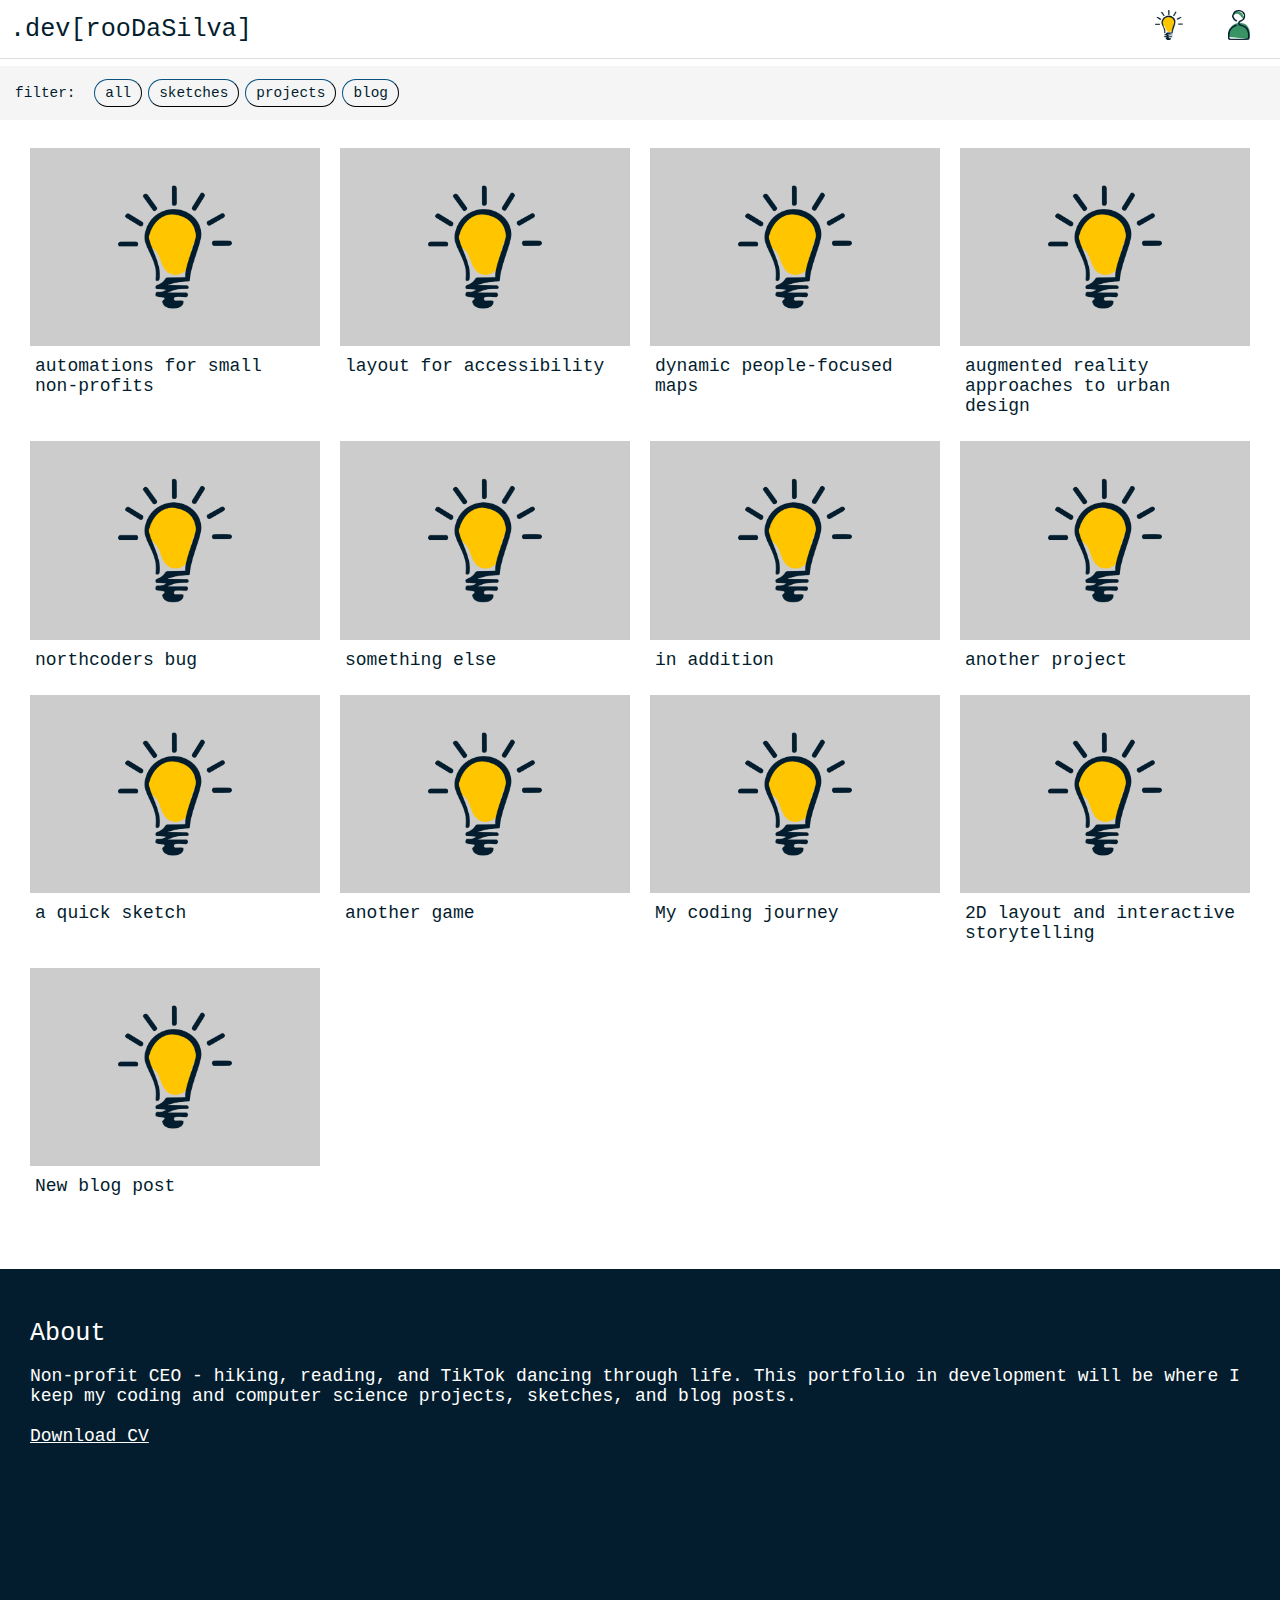
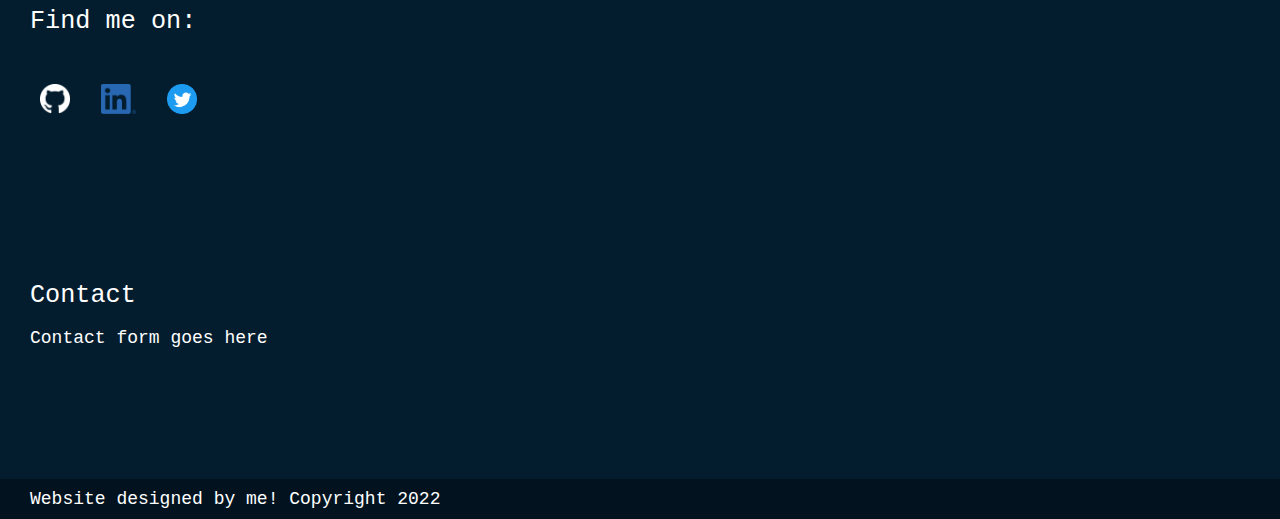
==== index.html @ 731620de "update portfolio website" ====
<!DOCTYPE html>
<html lang="en">
  <head>
    <meta charset="UTF-8" />
    <meta name="viewport" content="width=device-width, initial-scale=1.0" />
    <title>Menu</title>
    <!-- font-awesome -->
    <link
      rel="stylesheet"
      href="https://cdnjs.cloudflare.com/ajax/libs/font-awesome/5.14.0/css/all.min.css" 
    />
    <!-- styles -->
    <link rel="stylesheet" href="styles.css" />
  </head>
  <body>

    <!-- main header -->
    <header class="mainHeader" id="mainHeader">
      <nav id="topNav">
        <div class="navContainer">
          <a href="#home" id="title">.dev[rooDaSilva]</a>
        </div>
        <div class="navContainer">
          <a href="#topOfPage">
            <img class="icon" id="portfolioIcon" src="./images/ideas-icon-320px.png" alt="portfolio-icon"></img>
          </a>
          <a href="#footer">
            <img class="icon" id="personIcon" src="./images/person-icon-320px-green.png" alt="person-icon"></img>
          </a>
        </div>
      </nav>
      <!-- horizontal divider -->
      <hr />
    </header>

    <!-- filter section -->
    <section class="filterSection" id="filterSection">
      <span>filter:</span>
      <span class="filterContainer">
        <!-- <a type="button" class="filter-btn" data-id="all">all</button> -->
      </span>
    </section>


    <!-- to allow scrolling to top of page....! -->
    <div id="topOfPage"></div>

    <!-- main page content (shifts on sidenav) -->
    <main id="main">
      <!-- main section populated with content -->
      <div class="row">
        <section class="mainSection">
        </section>
      </div>
    </main>

    <!-- footer with about and contact -->
    <footer class="footer" id="footer">

      <!-- about section -->
      <section class="footer-content" id="aboutSection">
        <h1>About</h1>
        <p>Non-profit CEO - hiking, reading, and TikTok dancing through life. This portfolio in development will be where I keep my coding and computer science projects, sketches, and blog posts.</p>
        <br>
        <a href="#">Download CV</a>
      </section>

      <!-- socials section -->
      <section class="footer-content" id="socialsSection">
        <h1>Find me on:</h1>
        <div id="socialsContainer">
          <a href="https://github.com/Roothebear">
            <img class="icon" id="gitHubIcon" src="./images/GitHub-Mark-Light-32px.png" alt="github-icon"></img>
          </a>
          <a href="https://www.linkedin.com/in/roodasilva/">
            <img class="icon" id="linkedInIcon" src="./images/LI-In-Bug.png" alt="linked-in-icon"></img>
          </a>
          <a href="https://github.com/Roothebear">
            <img class="icon" id="twitterIcon" src="./images/Twitter social icons - circle - blue.png" alt="twitter-icon"></img>
          </a>
        </div> 
      </section>

      <!-- contact section -->
      <section class="footer-content" id="contactSection">
        <h1>Contact</h1>
        <form>Contact form goes here</form>
      </section>
    </footer>

    <!-- below footer info -->
    <section class="footer-content" id="bottomSection">
      <p>Website designed by me! Copyright 2022</p>
    </section>


    <!-- javascript -->
    <script src="app.js"></script>

  </body>
</html>


<div class="lightbox" id="content">
  <div class="w60p h400 scroll">
    <h2>Your Content Goes Here!</h2>
    <p>Lorem ipsum dolor sit amet, consectetur adipiscing elit. Praesent quis felis suscipit tellus euismod varius
      quis ut nibh. Curabitur in ante nunc, vitae venenatis dui.
      Phasellus egestas ipsum in ipsum suscipit volutpat. Etiam eu nibh eros. Sed dolor ligula, tincidunt vitae
      elementum vitae, pharetra vitae eros.
      Cras risus lectus, aliquam vitae condimentum id, feugiat eu nisi. Cras eu sem erat, eget ultrices enim.
      Suspendisse feugiat fringilla massa at convallis.
      Quisque tincidunt, diam quis facilisis volutpat, purus orci rutrum leo, id dapibus tellus ante vel mauris.
      Quisque posuere, tortor in laoreet hendrerit, ipsum sem molestie nunc, et ultrices erat nulla sed dui. Donec
      sit amet mi sapien.
      Maecenas fermentum nulla eu ligula dictum id elementum nisi commodo. Cum sociis natoque penatibus et magnis
      dis parturient montes, nascetur ridiculus mus. In ac massa quam.
      Suspendisse nibh nibh, condimentum a porttitor a, placerat in lorem. Sed sit amet elit eget magna
      condimentum posuere volutpat a neque.</p>
    <p>Sed dignissim viverra neque, sit amet lobortis elit luctus ac. Proin placerat varius quam eu molestie.
      Pellentesque vel ante quis metus auctor convallis. Duis mattis risus ac tortor luctus in semper sem
      fringilla. Vestibulum consectetur iaculis risus vel rutrum.
      Nam scelerisque gravida felis quis egestas. Mauris vehicula nisl quis felis bibendum nec placerat neque
      dictum. Donec erat tortor, venenatis id consequat ut, dictum nec enim.
      Ut ultrices eros vel diam pulvinar aliquam. Phasellus non nisi vitae ligula imperdiet dapibus eleifend sed
      neque. Morbi gravida dignissim turpis eu auctor.
      Morbi pellentesque urna vitae nunc dictum elementum. Aliquam erat volutpat. Aenean urna nibh, pretium ut
      accumsan ut, luctus eget nibh.
      Nulla sollicitudin fermentum turpis eget rutrum. Integer dignissim dui turpis. Morbi metus libero, suscipit
      blandit dignissim aliquam, sodales non mi.
      Proin id augue odio, sit amet gravida mauris.</p>
    <p>Proin a dignissim orci. Nam nec urna nisi, in blandit lorem. Nulla cursus ornare rhoncus.
      Nunc lectus orci, tristique et aliquet sed, venenatis et felis. Nullam sodales orci at est pharetra nec
      aliquam risus scelerisque. Nullam varius, nisi ut sagittis scelerisque, nulla mauris tempus magna, quis
      pellentesque sem erat a diam.
      Cras lectus est, dictum ut consequat ut, adipiscing sit amet sapien. Curabitur tincidunt varius gravida.
      Quisque augue sem, commodo sed molestie venenatis, cursus vehicula lorem.
      Praesent scelerisque, tortor a euismod malesuada, ipsum ligula semper odio, ultricies molestie sapien metus
      condimentum felis. Vivamus hendrerit gravida interdum. Fusce at purus eu orci laoreet lobortis.
      Aliquam cursus mi at tellus fringilla dictum. Sed nec libero dolor. Integer nec neque at mi malesuada
      tincidunt.</p>
  </div>
  <p class="close"><a href="#" title="Close This Content Lightbox"><span><img class="icon" id="twitterIcon" src="./images/close-icon.png"></img></span></a></p>
</div>
---- styles.css ----
/* GLOBAL */

html {
  scroll-behavior: smooth
}
@import url("https://fonts.googleapis.com/css?family=Open+Sans|Roboto:400,700&display=swap");
* {
  padding: 0px;
  margin: 0px;
  box-sizing: border-box;
  font-family:'Courier New', Courier, monospace;
  font-size: 18px;
  color: #031d2e;
}
p {
  font-size: 1rem;
  /* display: -webkit-box;
  -webkit-box-orient: vertical;
  -webkit-line-clamp: 1; */
}
h1 {
  font-size: 1.4rem;
  font-weight: normal;
  margin-bottom: 1rem;
}
/* horizontal dividers */
hr { 
    /* display: block; */
    height: 1px;
    border: 0 none;
    background-color: rgb(222, 222, 222);
    overflow: hidden;
    margin-bottom : 0em;
}

/* TOP OF PAGE SPACE HOLDER */

#topOfPage {
  height: 100px;
}

/* MAIN HEADER */
.mainHeader {
  overflow: hidden;
  position: fixed;
  z-index: 1;
  top: 0;
  width: 100%;
  background-color: #fff;
}
.mainHeader a {
  color: rgb(3, 29, 46);
  text-align: center;
  padding-right: 10px;
  text-decoration: none;
  font-size: 1.4rem;
}
#topNav {
  display: flex; 
  padding: 10px;
  align-items: center;
  justify-content: space-between;
}

.icon {
  height: 30px;
  margin-left: 10px; 
  margin-right: 10px;
}
.icon:hover, .icon:active {
  transform: scale(1.1) rotate(5deg);
}

/* FILTER SECTION */
.filterSection {
  margin: 0px;
  padding: 10px;
  background-color: rgb(245, 245, 245);
}
.filterSection span {
  margin-left: 5px;
  font-size: 0.8rem;
}
.filter-btn {
  padding: 5px;
  padding-left: 10px;
  padding-right: 10px;
  margin: 3px;
  font-size: 0.8rem;
  color: rgb(3, 29, 46);
  background-color: rgba(255, 255, 255, 0);
  border-width: 1px;
  border-color: rgb(3, 29, 46);
  text-align: center;
  border-radius: 40px;
  transition: 0.3s;
}
.filter-btn:hover {
  color: rgb(255, 255, 255);
  background-color: rgb(10, 124, 94);
}
#filterSection{
  position: fixed;
  top: 66px;
  width: 100%;
  display: block;
  transition: top 0.5s;
}


/* MAIN SECTIONS */

section {
  padding: 30px;
}
#main {
  transition: margin-top .3s;
  padding: 0px;
  padding-bottom: 50px;
  margin-top: 0px;
}


/* PORTFOLIO GRID ITEMS */
.menuItem {
  float: left;
  width: 25%;
  padding: 10px;
}
.itemInfo {
  background-color: ;
  padding: 0px;
  border: 0px;
}
.menuImage {
  width: 100%;
  margin-bottom: 0px;
}
.menuItemTitle {
  padding: 5px;
  color: #031d2e;
}

/* row and column decoration */
.row {
  margin: 0px -18px;
  padding: 8px;
}
.row > .menu-item {
  padding: 6px;
}
.row:after {
  content: "";
  display: table;
  clear: both;
}
/* window size 850 width set */
@media screen and (max-width: 850px) {
  .menuItem {
      width: 50%;
  }
}
/* window size 400 width set */
@media screen and (max-width: 500px) {
  .menuItem {
      width: 100%;
  }
}


/* FOOTER */
.footer {
  display: grid;
  height: 90vh;
  padding: 0px;
  padding-top: 20px;
  background-color: #031d2e;
  transition: 0.3s;
}
.footerContent {
  padding: 0px;
}
.footer a, p, h1, h2, h3, h4, h5, h6, form {
  color: white;
}

/* socials container */
#socialsContainer {
  padding-top: 30px;
}
#socialsContainer a {
  text-decoration: none;
}

#bottomSection {
  padding-top: 10px;
  background-color: #02131f;
  height: 10px;

}



/* LIGHTBOXES */

.lightbox {
  display: none;
  /* left: -999em; */
  position: absolute;
  transition: 0.3s;
} 

.lightbox h1, h2, h3, h4 {
  color: #031d2e;
}
.lightbox:target { 
  display: grid;
  bottom: 0; 
  left: 0; 
  right: 0; 
  top: 0; 
  position: absolute; 
} 
.lightbox:target .close a { 
  background: rgb(245, 245, 245); 
  bottom: 0; left: 0; right: 0; top: 0; 
  position: absolute; 
  z-index: 1; 
} 
.close span { 
  color: #031d2e; font-size: 2em; text-indent: 0; position: absolute; right: 0.5em; top: 0.5em; 
} 
/* .close {
  text-indent: -999em;
} */

.close p {
  margin: 10px;
  padding: 10px;
  right: 10px;
  top: 0px;

} 


.lightbox:target div { background: #FFFFFF; position: absolute; left: 50%; top: 50px; z-index: 99; } 
.w60p { margin-left: -45%; width: 90%; }
/* .w300 { margin-left: -150px; width: 300px; } 
.w640 { margin-left: -320px; width: 640px; }  */
/* .h60 { height: 60px; margin-top: -30px; }  */
.h400 { height: 80vh; margin-top: 30px; } 
/* .h386 { height: 386px; margin-top: -193px; }  */
.scroll { overflow-y: scroll; padding: 0 1em; }



/* MEDIA QUERIES */
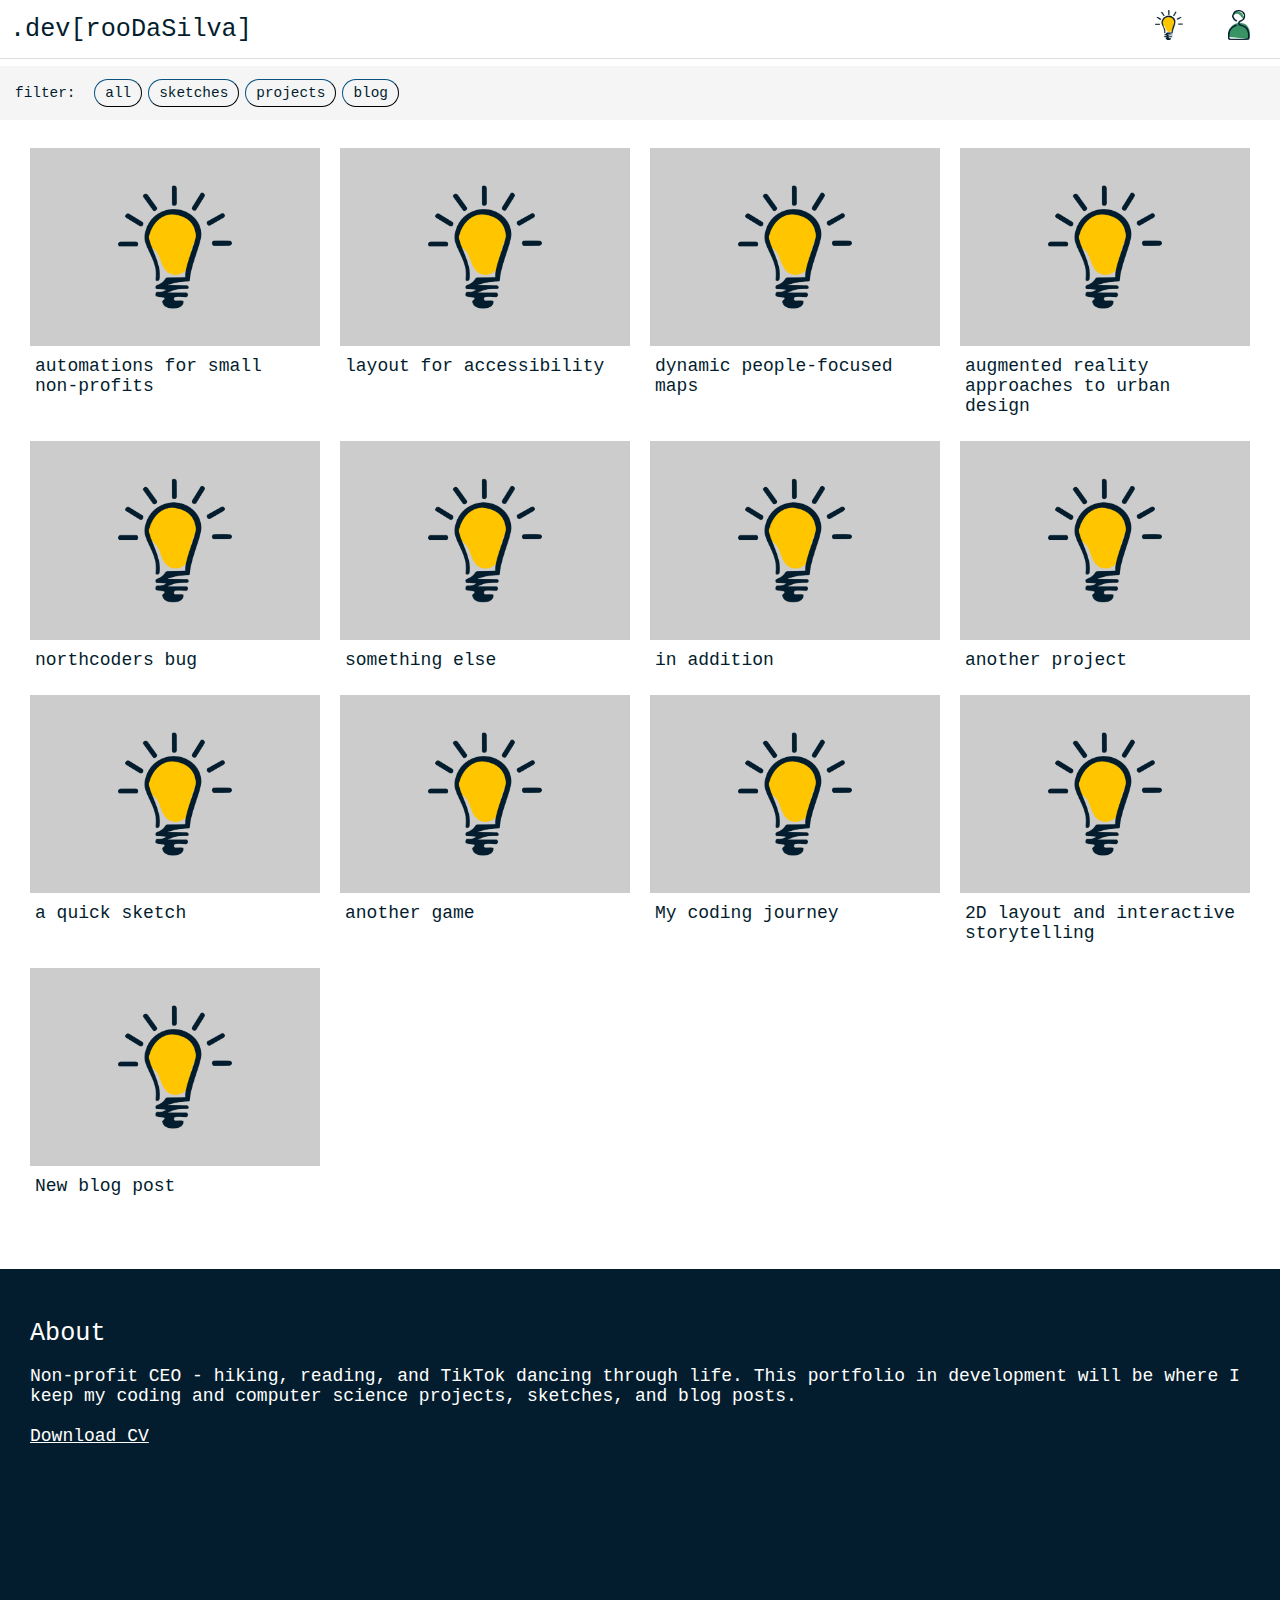
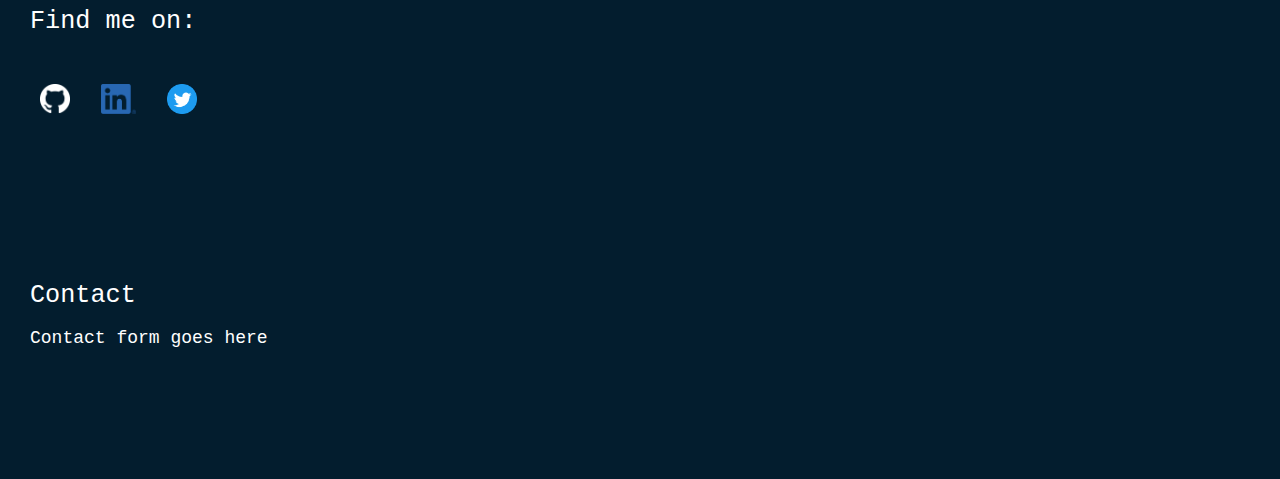
==== commit 95d6a095: "update filter section position" ====
--- a/index.html
+++ b/index.html
@@ -88,10 +88,10 @@
       </section>
     </footer>
 
-    <!-- below footer info -->
+    <!-- below footer info
     <section class="footer-content" id="bottomSection">
       <p>Website designed by me! Copyright 2022</p>
-    </section>
+    </section> -->
 
 
     <!-- javascript -->
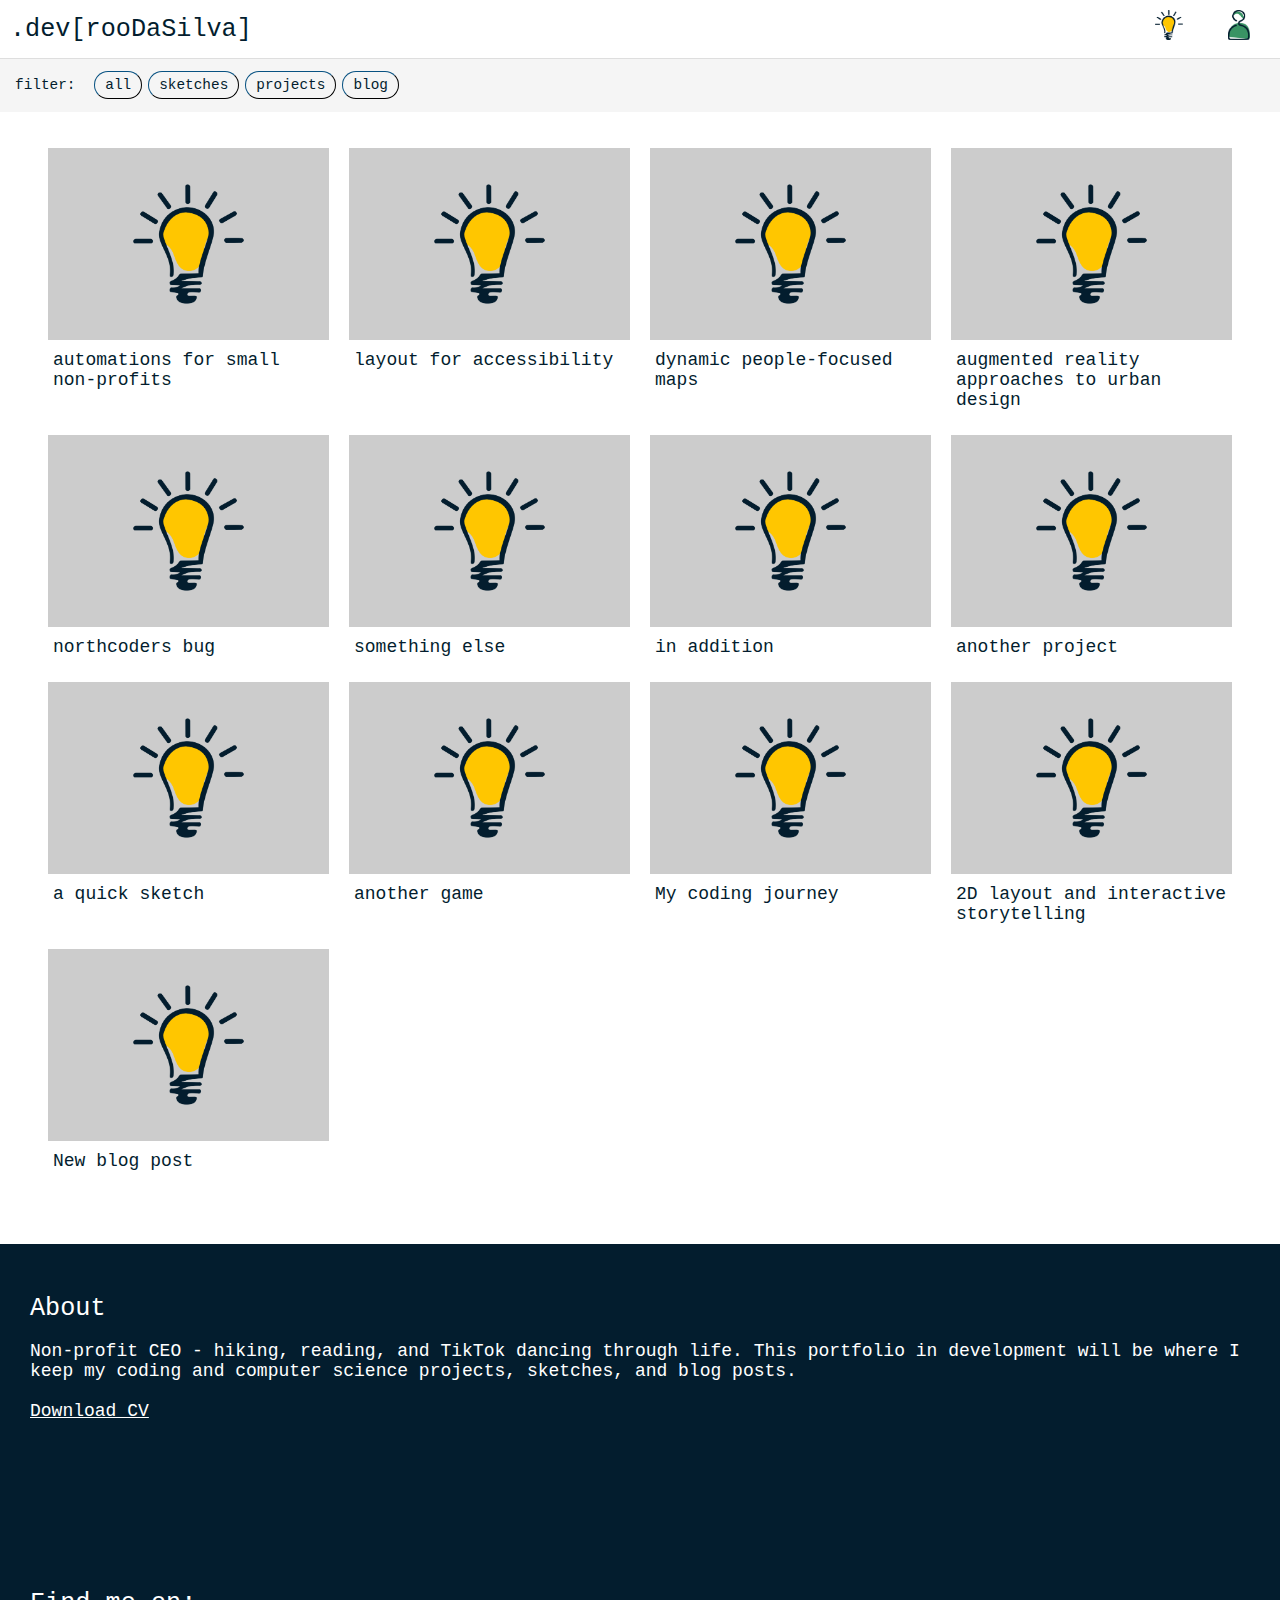
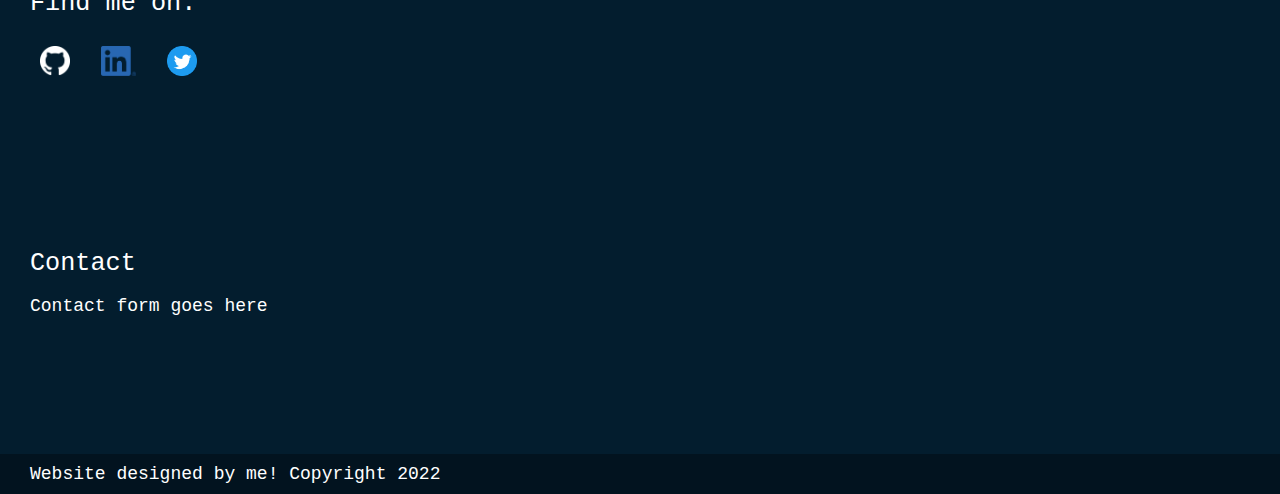
==== commit 63ae756c: "correct issue with negative margin creating whitespace" ====
--- a/index.html
+++ b/index.html
@@ -56,7 +56,6 @@
 
     <!-- footer with about and contact -->
     <footer class="footer" id="footer">
-
       <!-- about section -->
       <section class="footer-content" id="aboutSection">
         <h1>About</h1>
@@ -88,57 +87,17 @@
       </section>
     </footer>
 
-    <!-- below footer info
+    <!-- below footer info -->
     <section class="footer-content" id="bottomSection">
       <p>Website designed by me! Copyright 2022</p>
-    </section> -->
+    </section>
 
+   
+    <!-- javascript -->
 
-    <!-- javascript -->
     <script src="app.js"></script>
 
   </body>
 </html>
 
 
-<div class="lightbox" id="content">
-  <div class="w60p h400 scroll">
-    <h2>Your Content Goes Here!</h2>
-    <p>Lorem ipsum dolor sit amet, consectetur adipiscing elit. Praesent quis felis suscipit tellus euismod varius
-      quis ut nibh. Curabitur in ante nunc, vitae venenatis dui.
-      Phasellus egestas ipsum in ipsum suscipit volutpat. Etiam eu nibh eros. Sed dolor ligula, tincidunt vitae
-      elementum vitae, pharetra vitae eros.
-      Cras risus lectus, aliquam vitae condimentum id, feugiat eu nisi. Cras eu sem erat, eget ultrices enim.
-      Suspendisse feugiat fringilla massa at convallis.
-      Quisque tincidunt, diam quis facilisis volutpat, purus orci rutrum leo, id dapibus tellus ante vel mauris.
-      Quisque posuere, tortor in laoreet hendrerit, ipsum sem molestie nunc, et ultrices erat nulla sed dui. Donec
-      sit amet mi sapien.
-      Maecenas fermentum nulla eu ligula dictum id elementum nisi commodo. Cum sociis natoque penatibus et magnis
-      dis parturient montes, nascetur ridiculus mus. In ac massa quam.
-      Suspendisse nibh nibh, condimentum a porttitor a, placerat in lorem. Sed sit amet elit eget magna
-      condimentum posuere volutpat a neque.</p>
-    <p>Sed dignissim viverra neque, sit amet lobortis elit luctus ac. Proin placerat varius quam eu molestie.
-      Pellentesque vel ante quis metus auctor convallis. Duis mattis risus ac tortor luctus in semper sem
-      fringilla. Vestibulum consectetur iaculis risus vel rutrum.
-      Nam scelerisque gravida felis quis egestas. Mauris vehicula nisl quis felis bibendum nec placerat neque
-      dictum. Donec erat tortor, venenatis id consequat ut, dictum nec enim.
-      Ut ultrices eros vel diam pulvinar aliquam. Phasellus non nisi vitae ligula imperdiet dapibus eleifend sed
-      neque. Morbi gravida dignissim turpis eu auctor.
-      Morbi pellentesque urna vitae nunc dictum elementum. Aliquam erat volutpat. Aenean urna nibh, pretium ut
-      accumsan ut, luctus eget nibh.
-      Nulla sollicitudin fermentum turpis eget rutrum. Integer dignissim dui turpis. Morbi metus libero, suscipit
-      blandit dignissim aliquam, sodales non mi.
-      Proin id augue odio, sit amet gravida mauris.</p>
-    <p>Proin a dignissim orci. Nam nec urna nisi, in blandit lorem. Nulla cursus ornare rhoncus.
-      Nunc lectus orci, tristique et aliquet sed, venenatis et felis. Nullam sodales orci at est pharetra nec
-      aliquam risus scelerisque. Nullam varius, nisi ut sagittis scelerisque, nulla mauris tempus magna, quis
-      pellentesque sem erat a diam.
-      Cras lectus est, dictum ut consequat ut, adipiscing sit amet sapien. Curabitur tincidunt varius gravida.
-      Quisque augue sem, commodo sed molestie venenatis, cursus vehicula lorem.
-      Praesent scelerisque, tortor a euismod malesuada, ipsum ligula semper odio, ultricies molestie sapien metus
-      condimentum felis. Vivamus hendrerit gravida interdum. Fusce at purus eu orci laoreet lobortis.
-      Aliquam cursus mi at tellus fringilla dictum. Sed nec libero dolor. Integer nec neque at mi malesuada
-      tincidunt.</p>
-  </div>
-  <p class="close"><a href="#" title="Close This Content Lightbox"><span><img class="icon" id="twitterIcon" src="./images/close-icon.png"></img></span></a></p>
-</div>
--- a/styles.css
+++ b/styles.css
@@ -101,7 +101,7 @@
 }
 #filterSection{
   position: fixed;
-  top: 66px;
+  top: 58px;
   width: 100%;
   display: block;
   transition: top 0.5s;
@@ -128,7 +128,6 @@
   padding: 10px;
 }
 .itemInfo {
-  background-color: ;
   padding: 0px;
   border: 0px;
 }
@@ -143,7 +142,7 @@
 
 /* row and column decoration */
 .row {
-  margin: 0px -18px;
+  margin: 0px 0px;
   padding: 8px;
 }
 .row > .menu-item {
@@ -172,21 +171,21 @@
 .footer {
   display: grid;
   height: 90vh;
+  width: 100vw;
   padding: 0px;
   padding-top: 20px;
   background-color: #031d2e;
   transition: 0.3s;
 }
-.footerContent {
-  padding: 0px;
-}
+
+
 .footer a, p, h1, h2, h3, h4, h5, h6, form {
   color: white;
 }
 
 /* socials container */
 #socialsContainer {
-  padding-top: 30px;
+  padding-top: 10px;
 }
 #socialsContainer a {
   text-decoration: none;
@@ -205,8 +204,11 @@
 
 .lightbox {
   display: none;
-  /* left: -999em; */
-  position: absolute;
+  /* bottom: 0; 
+  left: 0; 
+  right: 0; 
+  top: 0;  */
+  /* position: relative; */
   transition: 0.3s;
 } 
 
@@ -214,43 +216,54 @@
   color: #031d2e;
 }
 .lightbox:target { 
-  display: grid;
-  bottom: 0; 
-  left: 0; 
-  right: 0; 
-  top: 0; 
+  display: block;
+  /* position: absolute;  */
+  background: rgb(218, 29, 29); 
+
+} 
+.lightbox:target #close { 
   position: absolute; 
-} 
-.lightbox:target .close a { 
-  background: rgb(245, 245, 245); 
-  bottom: 0; left: 0; right: 0; top: 0; 
+  top: 80px;
+  right: 10px;
+  padding: 0px;
+  z-index: 0; 
+} 
+/* .close span { 
+  color: #031d2e; 
+  font-size: 2em; 
+  text-indent: 0; 
   position: absolute; 
-  z-index: 1; 
-} 
-.close span { 
-  color: #031d2e; font-size: 2em; text-indent: 0; position: absolute; right: 0.5em; top: 0.5em; 
-} 
+  right: 0.5em; 
+  top: 0.5em; 
+}  */
 /* .close {
   text-indent: -999em;
 } */
 
-.close p {
-  margin: 10px;
-  padding: 10px;
-  right: 10px;
-  top: 0px;
-
-} 
-
-
-.lightbox:target div { background: #FFFFFF; position: absolute; left: 50%; top: 50px; z-index: 99; } 
-.w60p { margin-left: -45%; width: 90%; }
+
+/* .lightbox:target lightboxContent { 
+  background: #041c25; 
+  position: fixed; 
+  left: 50%; 
+  top: 10%; 
+  z-index: 99; 
+}  */
+
+.w60p { 
+  width: 100%; 
+}
 /* .w300 { margin-left: -150px; width: 300px; } 
 .w640 { margin-left: -320px; width: 640px; }  */
 /* .h60 { height: 60px; margin-top: -30px; }  */
-.h400 { height: 80vh; margin-top: 30px; } 
+.h400 { 
+  height: 100vh; 
+  margin-top: 0px; 
+} 
 /* .h386 { height: 386px; margin-top: -193px; }  */
-.scroll { overflow-y: scroll; padding: 0 1em; }
+.scroll { 
+  overflow-y: scroll; 
+  padding: 100px; 
+}
 
 
 
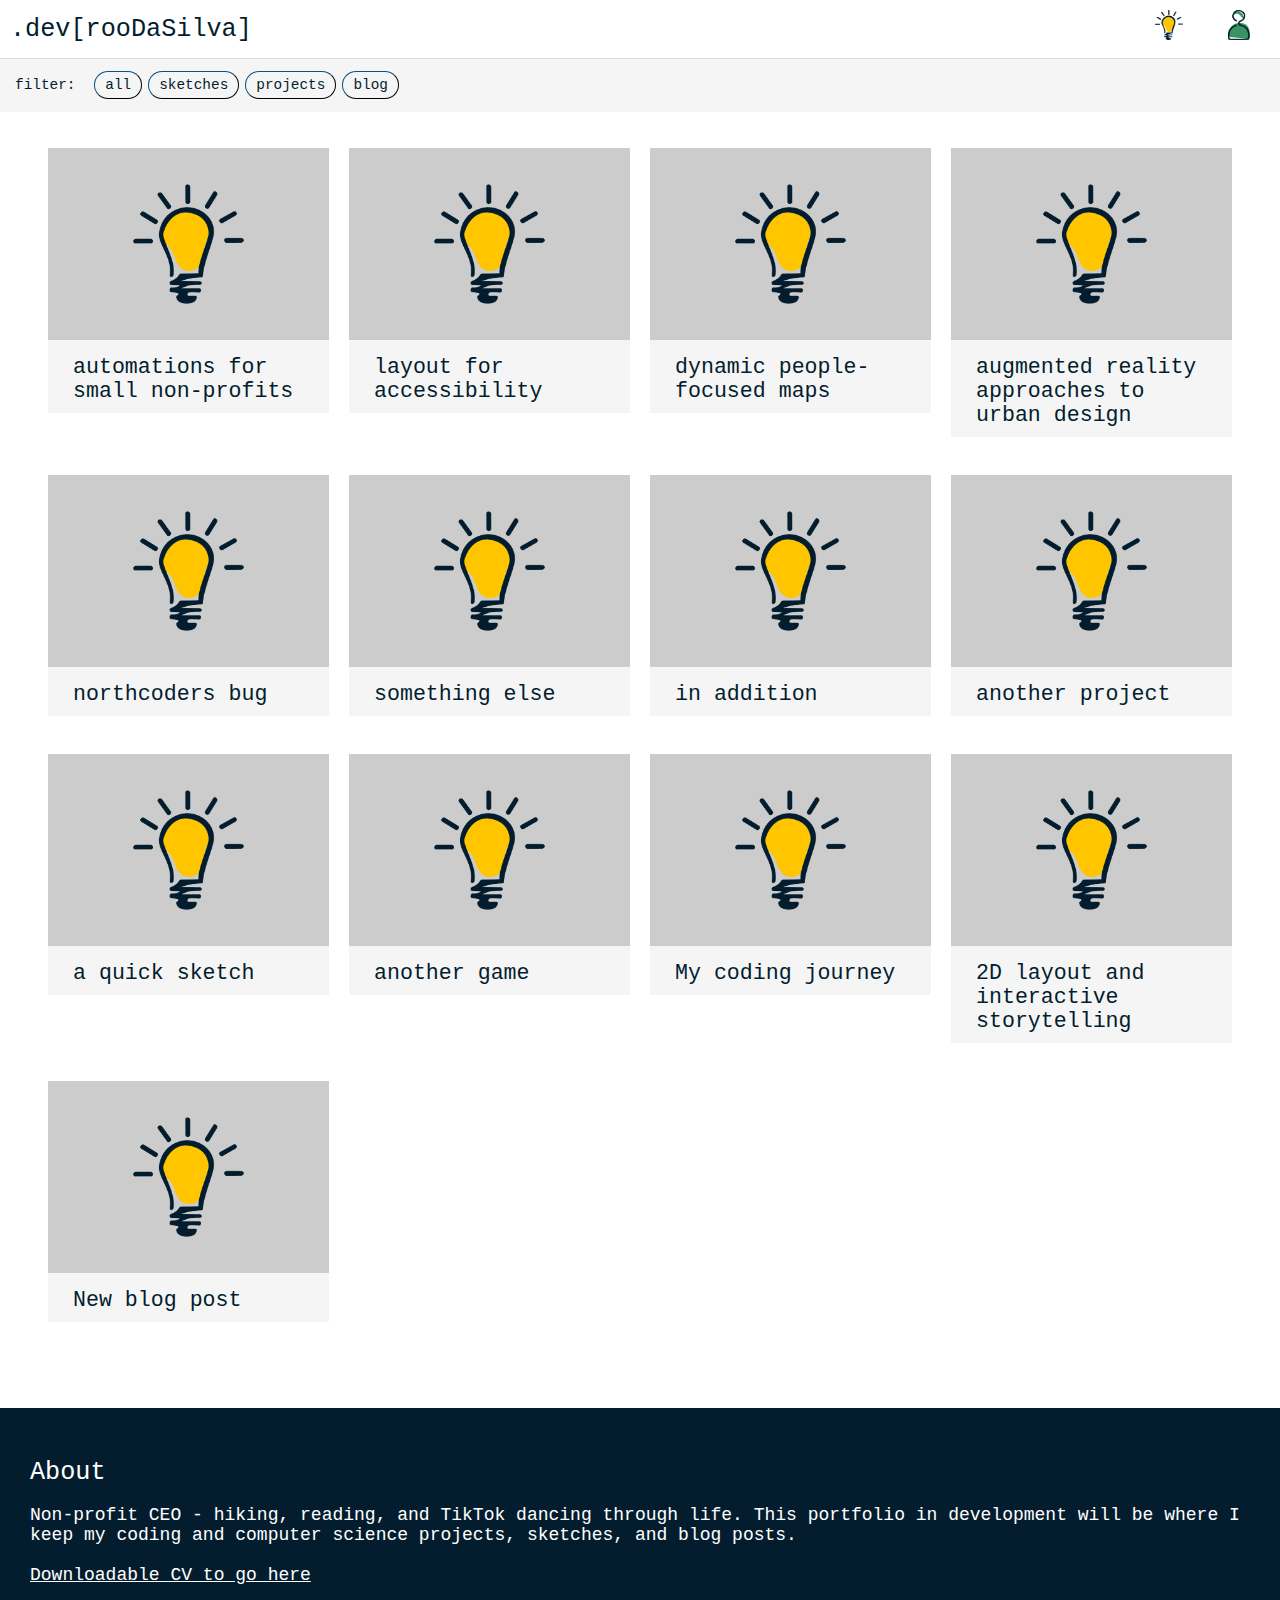
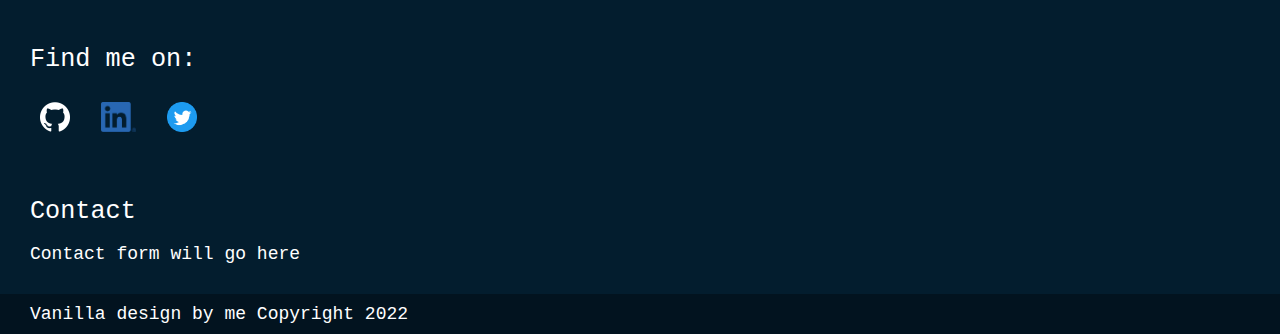
==== commit 895994af: "update styles and html for portfolio section" ====
--- a/index.html
+++ b/index.html
@@ -41,7 +41,6 @@
       </span>
     </section>
 
-
     <!-- to allow scrolling to top of page....! -->
     <div id="topOfPage"></div>
 
@@ -61,7 +60,7 @@
         <h1>About</h1>
         <p>Non-profit CEO - hiking, reading, and TikTok dancing through life. This portfolio in development will be where I keep my coding and computer science projects, sketches, and blog posts.</p>
         <br>
-        <a href="#">Download CV</a>
+        <a href="#">Downloadable CV to go here</a>
       </section>
 
       <!-- socials section -->
@@ -69,7 +68,7 @@
         <h1>Find me on:</h1>
         <div id="socialsContainer">
           <a href="https://github.com/Roothebear">
-            <img class="icon" id="gitHubIcon" src="./images/GitHub-Mark-Light-32px.png" alt="github-icon"></img>
+            <img class="icon" id="gitHubIcon" src="./images/GitHub-Mark-Light-120px-plus copy.png" alt="github-icon"></img>
           </a>
           <a href="https://www.linkedin.com/in/roodasilva/">
             <img class="icon" id="linkedInIcon" src="./images/LI-In-Bug.png" alt="linked-in-icon"></img>
@@ -83,18 +82,16 @@
       <!-- contact section -->
       <section class="footer-content" id="contactSection">
         <h1>Contact</h1>
-        <form>Contact form goes here</form>
+        <form>Contact form will go here</form>
       </section>
     </footer>
 
     <!-- below footer info -->
     <section class="footer-content" id="bottomSection">
-      <p>Website designed by me! Copyright 2022</p>
+      <p>Vanilla design by me Copyright 2022</p>
     </section>
 
-   
     <!-- javascript -->
-
     <script src="app.js"></script>
 
   </body>
--- a/styles.css
+++ b/styles.css
@@ -20,6 +20,11 @@
 }
 h1 {
   font-size: 1.4rem;
+  font-weight: normal;
+  margin-bottom: 1rem;
+}
+h2 {
+  font-size: 1.2rem;
   font-weight: normal;
   margin-bottom: 1rem;
 }
@@ -127,18 +132,50 @@
   width: 25%;
   padding: 10px;
 }
-.itemInfo {
+.itemContainer {
   padding: 0px;
   border: 0px;
+  background-color: rgb(245, 245, 245);
 }
 .menuImage {
   width: 100%;
   margin-bottom: 0px;
 }
 .menuItemTitle {
+  padding: 25px;
+  padding-top: 10px;
+  padding-bottom: 10px;
+  overflow: hidden;
+  text-overflow: ellipsis;
+  white-space: wrap;
+  color: #031d2e;
+}
+
+.menuAddInfo {
+  display: none;
+  padding: 25px;
+}
+
+.menuAddInfo p {
+  color:black;
+  margin-bottom: 10px;
+}
+
+.moreInfoBtn {
   padding: 5px;
-  color: #031d2e;
-}
+  padding-left: 10px;
+  padding-right: 10px;
+  border-radius: 30px;
+  border-width: 1px;
+  text-align: center;
+  transition: 0.3s;
+}
+
+.moreInfoBtn:hover {
+  color: rgb(255, 255, 255);
+  background-color: rgb(10, 124, 94);
+}
+
 
 /* row and column decoration */
 .row {
@@ -170,7 +207,6 @@
 /* FOOTER */
 .footer {
   display: grid;
-  height: 90vh;
   width: 100vw;
   padding: 0px;
   padding-top: 20px;
@@ -192,78 +228,15 @@
 }
 
 #bottomSection {
-  padding-top: 10px;
+  padding: 10px;
+  padding-left: 30px;
+  padding-right: 30px;
   background-color: #02131f;
-  height: 10px;
-
-}
-
+}
 
 
 /* LIGHTBOXES */
 
-.lightbox {
-  display: none;
-  /* bottom: 0; 
-  left: 0; 
-  right: 0; 
-  top: 0;  */
-  /* position: relative; */
-  transition: 0.3s;
-} 
-
-.lightbox h1, h2, h3, h4 {
-  color: #031d2e;
-}
-.lightbox:target { 
-  display: block;
-  /* position: absolute;  */
-  background: rgb(218, 29, 29); 
-
-} 
-.lightbox:target #close { 
-  position: absolute; 
-  top: 80px;
-  right: 10px;
-  padding: 0px;
-  z-index: 0; 
-} 
-/* .close span { 
-  color: #031d2e; 
-  font-size: 2em; 
-  text-indent: 0; 
-  position: absolute; 
-  right: 0.5em; 
-  top: 0.5em; 
-}  */
-/* .close {
-  text-indent: -999em;
-} */
-
-
-/* .lightbox:target lightboxContent { 
-  background: #041c25; 
-  position: fixed; 
-  left: 50%; 
-  top: 10%; 
-  z-index: 99; 
-}  */
-
-.w60p { 
-  width: 100%; 
-}
-/* .w300 { margin-left: -150px; width: 300px; } 
-.w640 { margin-left: -320px; width: 640px; }  */
-/* .h60 { height: 60px; margin-top: -30px; }  */
-.h400 { 
-  height: 100vh; 
-  margin-top: 0px; 
-} 
-/* .h386 { height: 386px; margin-top: -193px; }  */
-.scroll { 
-  overflow-y: scroll; 
-  padding: 100px; 
-}
 
 
 
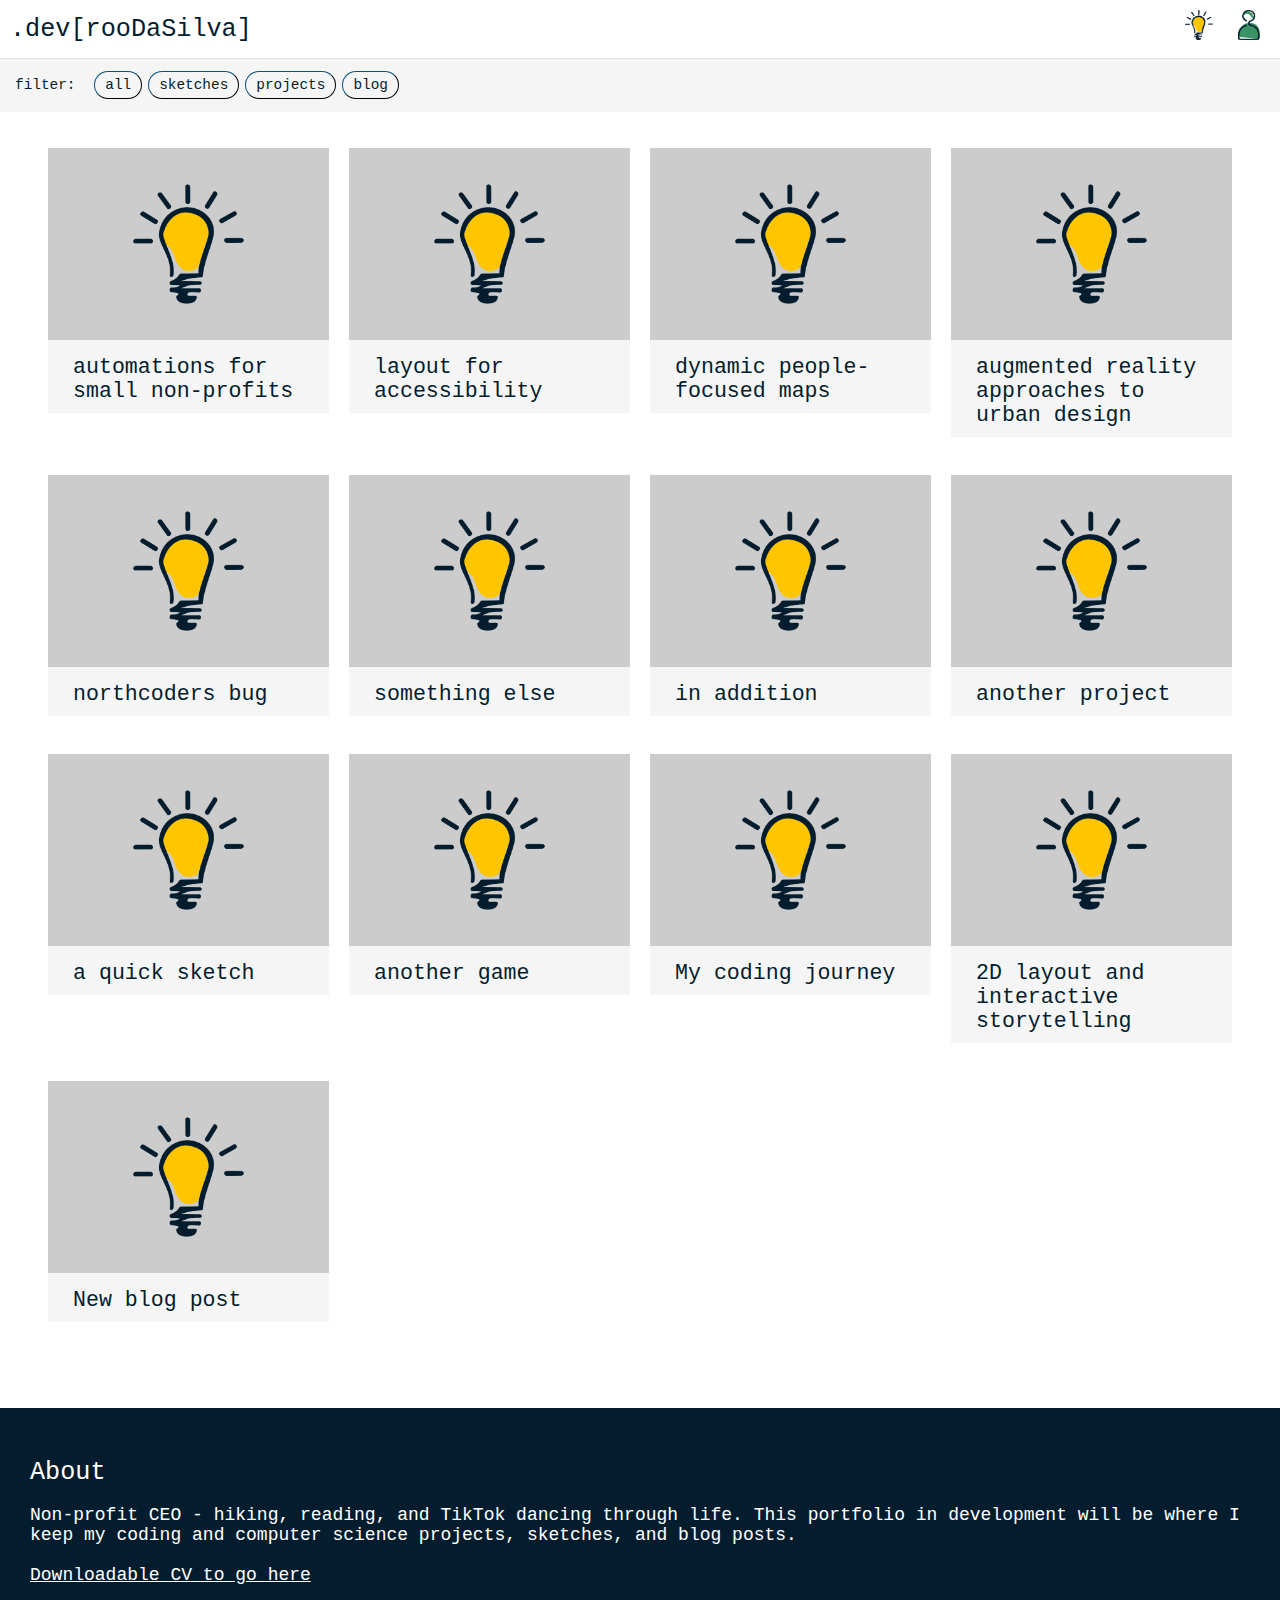
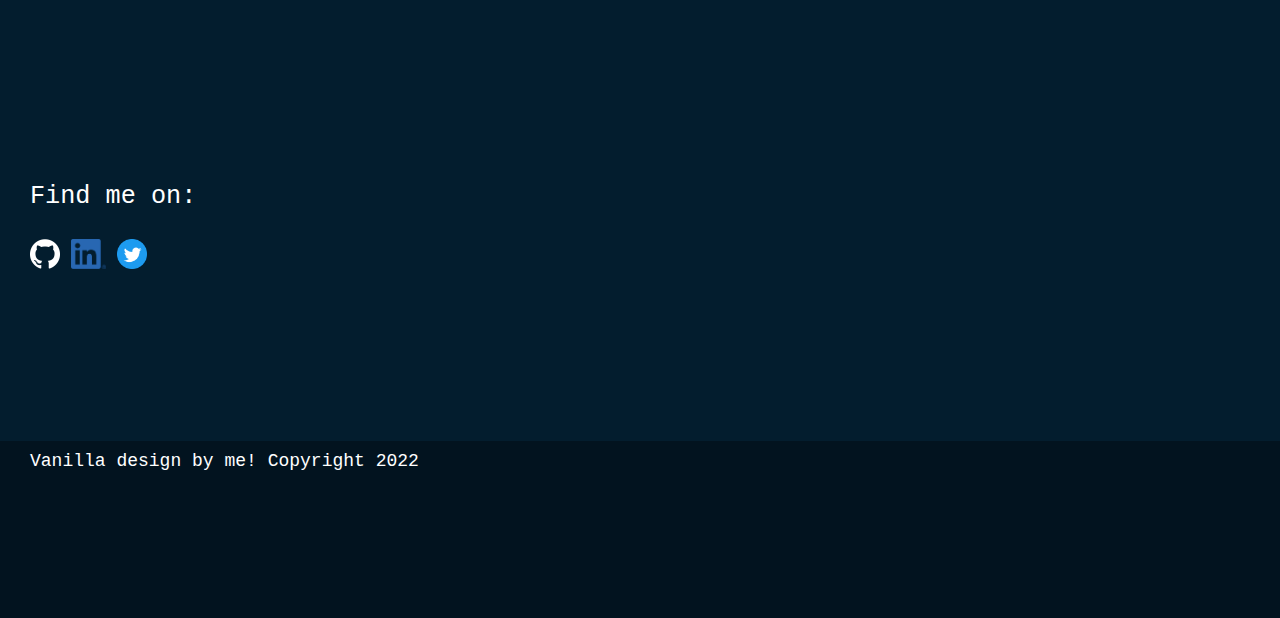
==== commit ed8e3f7c: "update icon padding and footer height" ====
--- a/index.html
+++ b/index.html
@@ -4,6 +4,7 @@
     <meta charset="UTF-8" />
     <meta name="viewport" content="width=device-width, initial-scale=1.0" />
     <title>Menu</title>
+    <link rel="shortcut icon" type="image/jpg" href="./images/ideas-icon-320px.png"/>
     <!-- font-awesome -->
     <link
       rel="stylesheet"
@@ -80,15 +81,15 @@
       </section>
 
       <!-- contact section -->
-      <section class="footer-content" id="contactSection">
+      <!-- <section class="footer-content" id="contactSection">
         <h1>Contact</h1>
         <form>Contact form will go here</form>
       </section>
-    </footer>
+    </footer> -->
 
     <!-- below footer info -->
     <section class="footer-content" id="bottomSection">
-      <p>Vanilla design by me Copyright 2022</p>
+      <p>Vanilla design by me! Copyright 2022</p>
     </section>
 
     <!-- javascript -->
--- a/styles.css
+++ b/styles.css
@@ -69,8 +69,8 @@
 
 .icon {
   height: 30px;
-  margin-left: 10px; 
-  margin-right: 10px;
+  margin-left: 0px; 
+  margin-right: 0px;
 }
 .icon:hover, .icon:active {
   transform: scale(1.1) rotate(5deg);
@@ -208,6 +208,7 @@
 .footer {
   display: grid;
   width: 100vw;
+  min-height: 90vh;
   padding: 0px;
   padding-top: 20px;
   background-color: #031d2e;
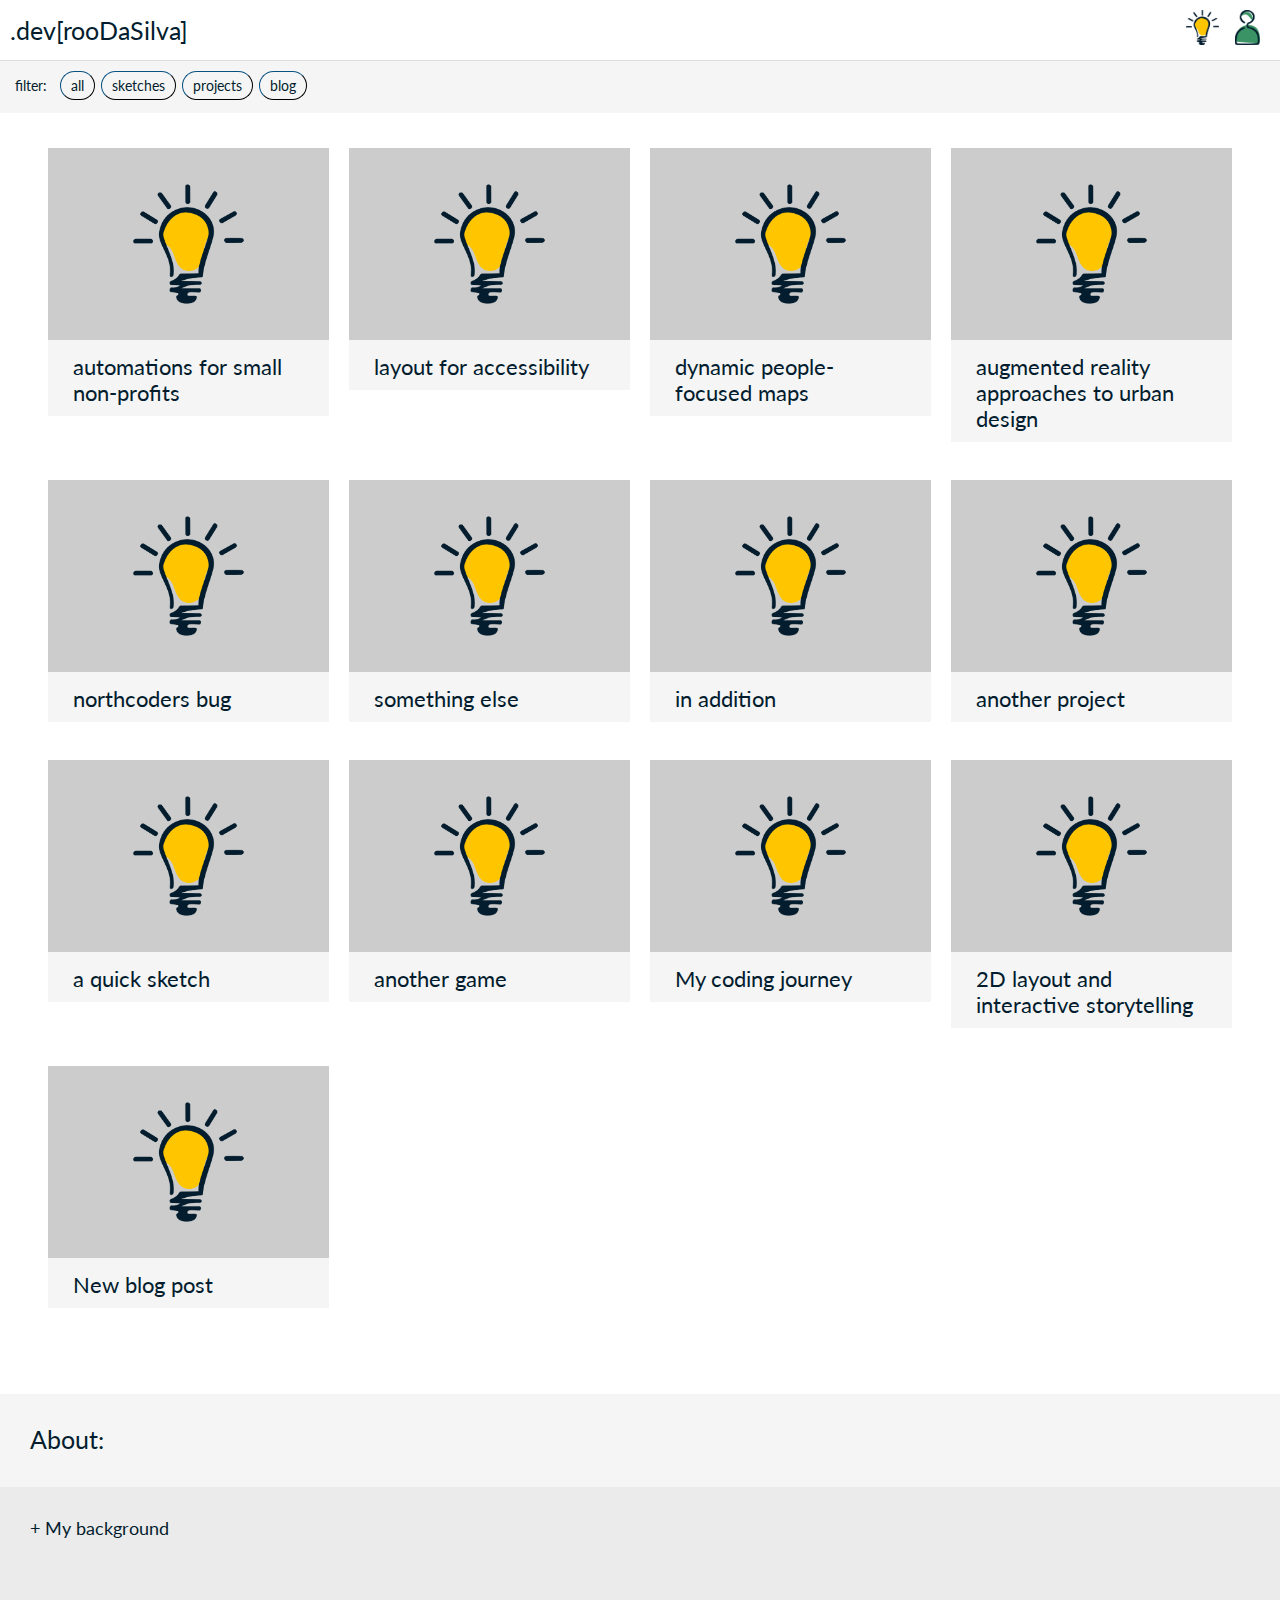
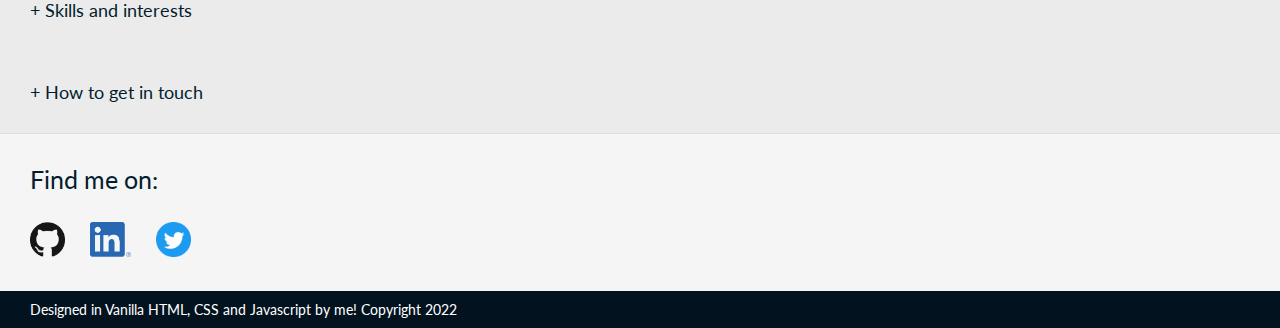
==== commit 1bfaa37e: "correct minor styling issues" ====
--- a/index.html
+++ b/index.html
@@ -10,6 +10,9 @@
       rel="stylesheet"
       href="https://cdnjs.cloudflare.com/ajax/libs/font-awesome/5.14.0/css/all.min.css" 
     />
+    <link rel="preconnect" href="https://fonts.googleapis.com">
+  <link rel="preconnect" href="https://fonts.gstatic.com" crossorigin>
+  <link href="https://fonts.googleapis.com/css2?family=Lato:ital,wght@0,100;0,300;0,400;0,700;0,900;1,100;1,300;1,400;1,700&display=swap" rel="stylesheet">
     <!-- styles -->
     <link rel="stylesheet" href="styles.css" />
   </head>
@@ -25,7 +28,7 @@
           <a href="#topOfPage">
             <img class="icon" id="portfolioIcon" src="./images/ideas-icon-320px.png" alt="portfolio-icon"></img>
           </a>
-          <a href="#footer">
+          <a href="#aboutSection">
             <img class="icon" id="personIcon" src="./images/person-icon-320px-green.png" alt="person-icon"></img>
           </a>
         </div>
@@ -54,22 +57,48 @@
       </div>
     </main>
 
+    <!-- about section -->
+    <section class="footer-content" id="aboutSection">
+      <div id="aboutHeaderSection">
+        <h1 id="aboutHeader">About:</h1>
+      </div>
+
+      <button class="accordion">+ My background</button>
+      <div class="panel">
+        <p>Non-profit CEO - hiking, reading, and TikTok dancing through life. This portfolio in development will be where I keep my coding and computer science projects, sketches, and blog posts.</p>
+        <br>
+        <a href="#">Download CV</a>
+      </div>
+      
+      <button class="accordion">+ Skills and interests</button>
+      <div class="panel">
+        <p>Non-profit CEO - hiking, reading, and TikTok dancing through life. This portfolio in development will be where I keep
+          my coding and computer science projects, sketches, and blog posts.</p>
+        <br>
+        <a href="#">Download CV</a>
+      </div>
+      
+      <button class="accordion">+ How to get in touch</button>
+      <div class="panel">
+        <p>Non-profit CEO - hiking, reading, and TikTok dancing through life. This portfolio in development will be where I keep
+          my coding and computer science projects, sketches, and blog posts.</p>
+        <br>
+        <a href="#">Download CV</a>
+      </div>
+    </section>
+
     <!-- footer with about and contact -->
     <footer class="footer" id="footer">
-      <!-- about section -->
-      <section class="footer-content" id="aboutSection">
-        <h1>About</h1>
-        <p>Non-profit CEO - hiking, reading, and TikTok dancing through life. This portfolio in development will be where I keep my coding and computer science projects, sketches, and blog posts.</p>
-        <br>
-        <a href="#">Downloadable CV to go here</a>
-      </section>
+      
 
       <!-- socials section -->
+            <!-- horizontal divider -->
+      <hr />
       <section class="footer-content" id="socialsSection">
         <h1>Find me on:</h1>
         <div id="socialsContainer">
           <a href="https://github.com/Roothebear">
-            <img class="icon" id="gitHubIcon" src="./images/GitHub-Mark-Light-120px-plus copy.png" alt="github-icon"></img>
+            <img class="icon" id="gitHubIcon" src="./images/GitHub-Mark-120px-plus.png" alt="github-icon"></img>
           </a>
           <a href="https://www.linkedin.com/in/roodasilva/">
             <img class="icon" id="linkedInIcon" src="./images/LI-In-Bug.png" alt="linked-in-icon"></img>
@@ -84,13 +113,16 @@
       <!-- <section class="footer-content" id="contactSection">
         <h1>Contact</h1>
         <form>Contact form will go here</form>
-      </section>
-    </footer> -->
+      </section> -->
 
     <!-- below footer info -->
     <section class="footer-content" id="bottomSection">
-      <p>Vanilla design by me! Copyright 2022</p>
+      <p>Designed in Vanilla HTML, CSS and Javascript by me!  Copyright 2022</p>
     </section>
+
+    </footer>
+
+
 
     <!-- javascript -->
     <script src="app.js"></script>
--- a/styles.css
+++ b/styles.css
@@ -3,12 +3,12 @@
 html {
   scroll-behavior: smooth
 }
-@import url("https://fonts.googleapis.com/css?family=Open+Sans|Roboto:400,700&display=swap");
+
 * {
   padding: 0px;
   margin: 0px;
   box-sizing: border-box;
-  font-family:'Courier New', Courier, monospace;
+  font-family: 'Lato', sans-serif;
   font-size: 18px;
   color: #031d2e;
 }
@@ -68,7 +68,7 @@
 }
 
 .icon {
-  height: 30px;
+  height: 35px;
   margin-left: 0px; 
   margin-right: 0px;
 }
@@ -165,9 +165,14 @@
   padding: 5px;
   padding-left: 10px;
   padding-right: 10px;
-  border-radius: 30px;
+  margin: 3px;
+  font-size: 1rem;
+  color: rgb(3, 29, 46);
+  background-color: rgba(255, 255, 255, 0);
   border-width: 1px;
+  border-color: rgb(3, 29, 46);
   text-align: center;
+  border-radius: 40px;
   transition: 0.3s;
 }
 
@@ -208,24 +213,29 @@
 .footer {
   display: grid;
   width: 100vw;
-  min-height: 90vh;
-  padding: 0px;
-  padding-top: 20px;
-  background-color: #031d2e;
+  padding: 0px;
+  padding-top: 0px;
+  background-color: rgb(245, 245, 245);
   transition: 0.3s;
 }
 
 
 .footer a, p, h1, h2, h3, h4, h5, h6, form {
-  color: white;
+  color: #031d2e;
 }
 
 /* socials container */
+
+#socialSection {
+  display: flex;
+}
+
 #socialsContainer {
   padding-top: 10px;
 }
 #socialsContainer a {
   text-decoration: none;
+  padding-right: 20px;
 }
 
 #bottomSection {
@@ -235,10 +245,130 @@
   background-color: #02131f;
 }
 
-
-/* LIGHTBOXES */
-
-
-
-
-/* MEDIA QUERIES */+#bottomSection p {
+  color: #ffffff;
+  font-size: 0.8rem;
+}
+
+/* ABOUT SECTION */
+
+#aboutHeaderSection {
+  background-color: #f5f5f5;
+  padding:30px;
+  padding-bottom:15px;
+}
+
+#aboutHeader {
+  padding:0px;
+  color: #031d2e;
+}
+
+#aboutSection {
+  margin: 0px;
+  padding: 0px;
+}
+
+
+/* ABOUT - Accordions */
+
+/* Style the buttons that are used to open and close the accordion panel */
+.accordion {
+  background-color: #ebebeb;
+  color: #031d2e;
+  cursor: pointer;
+  padding: 30px;
+  width: 100%;
+  text-align: left;
+  border: none;
+  outline: none;
+  transition: 0.4s;
+}
+
+/* Add a background color to the button if it is clicked on (add the .active class with JS), and when you move the mouse over it (hover) */
+.active, .accordion:hover {
+  background-color: rgb(10, 124, 94);
+  color: white;
+}
+
+/* Style the accordion panel. Note: hidden by default */
+.panel {
+  padding: 30px;
+  background-color: rgb(255, 255, 255);
+  color: #031d2e;
+  display: none;
+  overflow: hidden;
+}
+
+.panel p {
+    color: #031d2e;
+}
+
+
+/* MEDIA QUERIES */
+
+
+/* MENU - ARTICLE POP UP */
+
+.overlay {
+  position: fixed;
+  top: 0;
+  bottom: 0;
+  left: 0;
+  right: 0;
+  background: #031d2eda;
+  transition: opacity 0.5s;
+  visibility: hidden;
+  opacity: 0;
+}
+.overlay:target {
+  visibility: visible;
+  opacity: 1;
+}
+
+.popup {
+  margin: 15px ;
+  margin-top: 80px;
+  padding: 5px;
+  background: #fff;
+  border-radius: 5px;
+  position: fixed;
+  top: 0;
+  bottom: 0;
+  left: 0;
+  right: 0;
+  transition: all .3s ease-in-out;
+}
+
+.popup h2 {
+  margin-top: 0px;
+  margin: 30px;
+  margin-bottom: 20px;
+  color: #031d2e;
+}
+.popup .close {
+  position: absolute;
+  top: 10px;
+  right: 30px;
+  transition: all 0.3s;
+  font-size: 50px;
+  font-weight: bold;
+  text-decoration: none;
+  color: #031d2e;
+}
+.popup .close:hover {
+  color: #06D85F;
+}
+.popup .content {
+  max-height: 85%;
+  overflow: scroll;
+}
+
+/* 
+@media screen and (max-width: 700px){
+  .box{
+    width: 90%;
+  }
+  .popup{
+    width: 90%;
+  }
+} */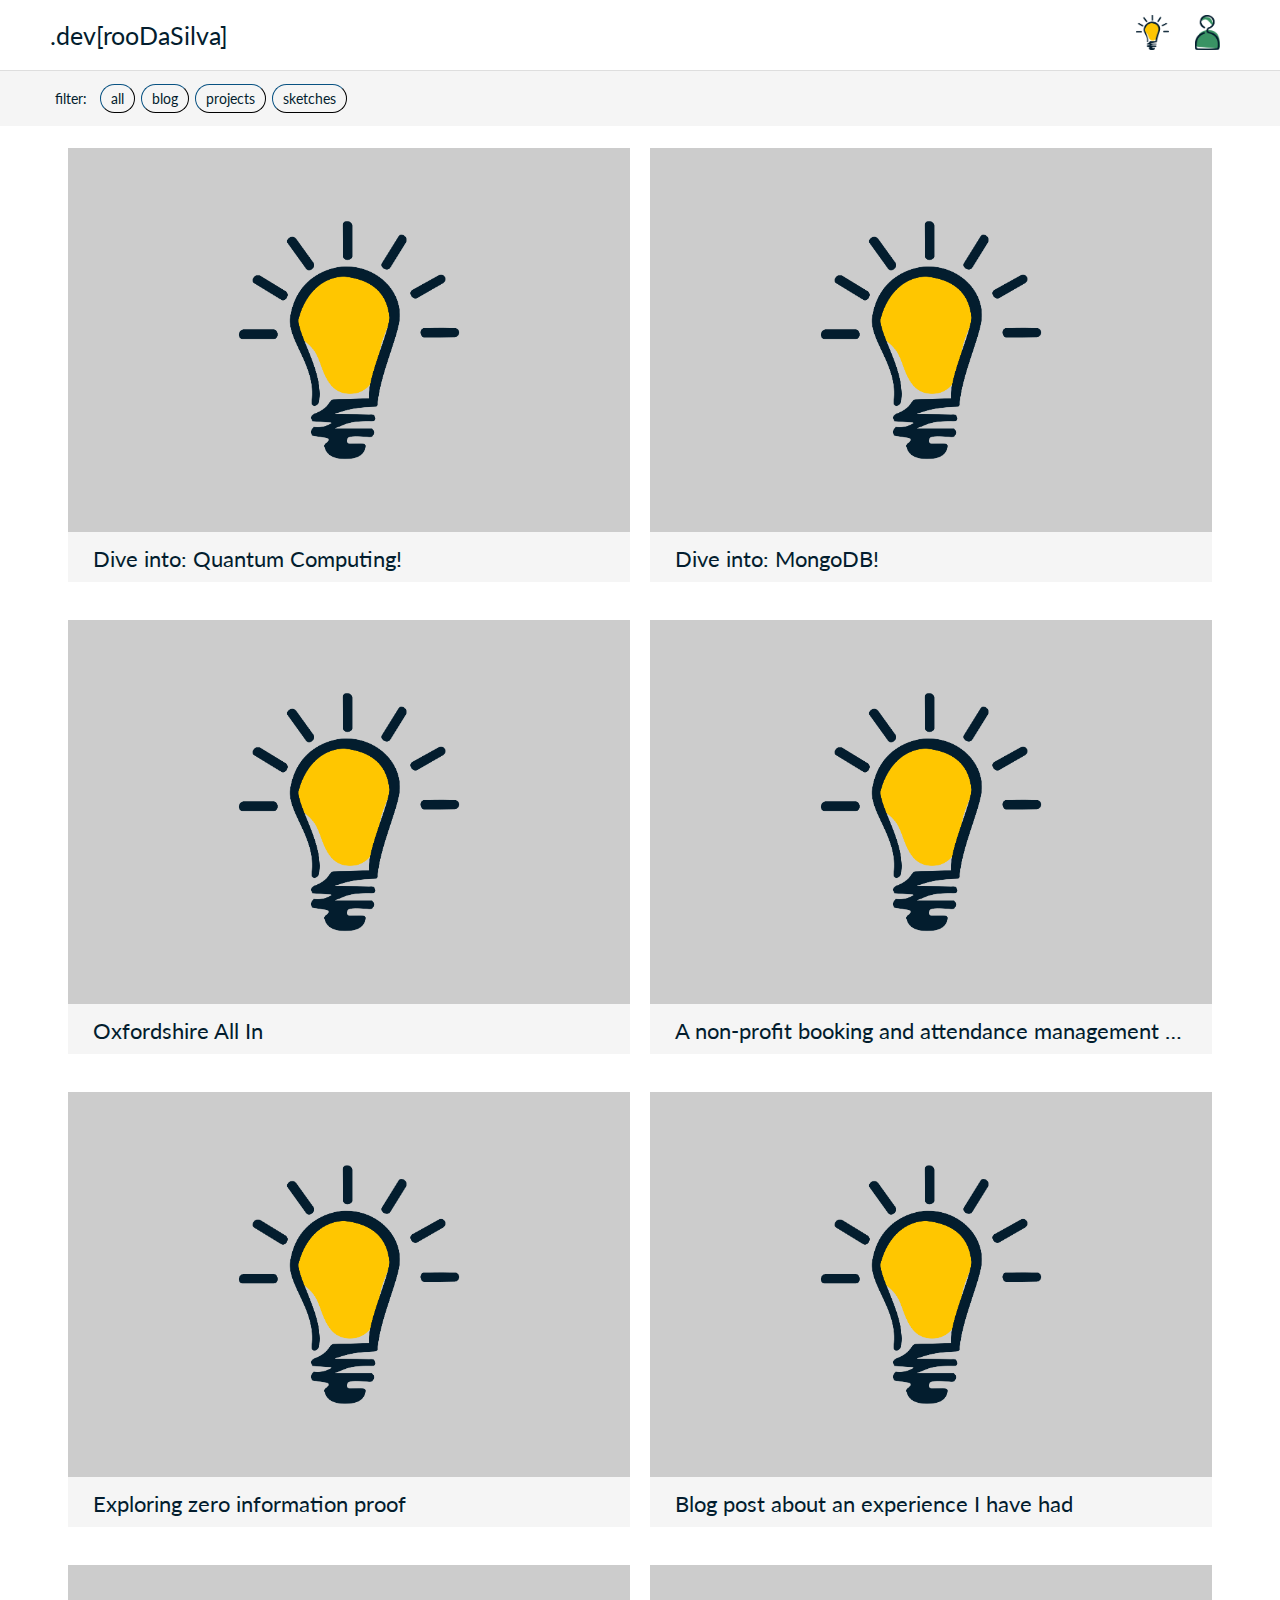
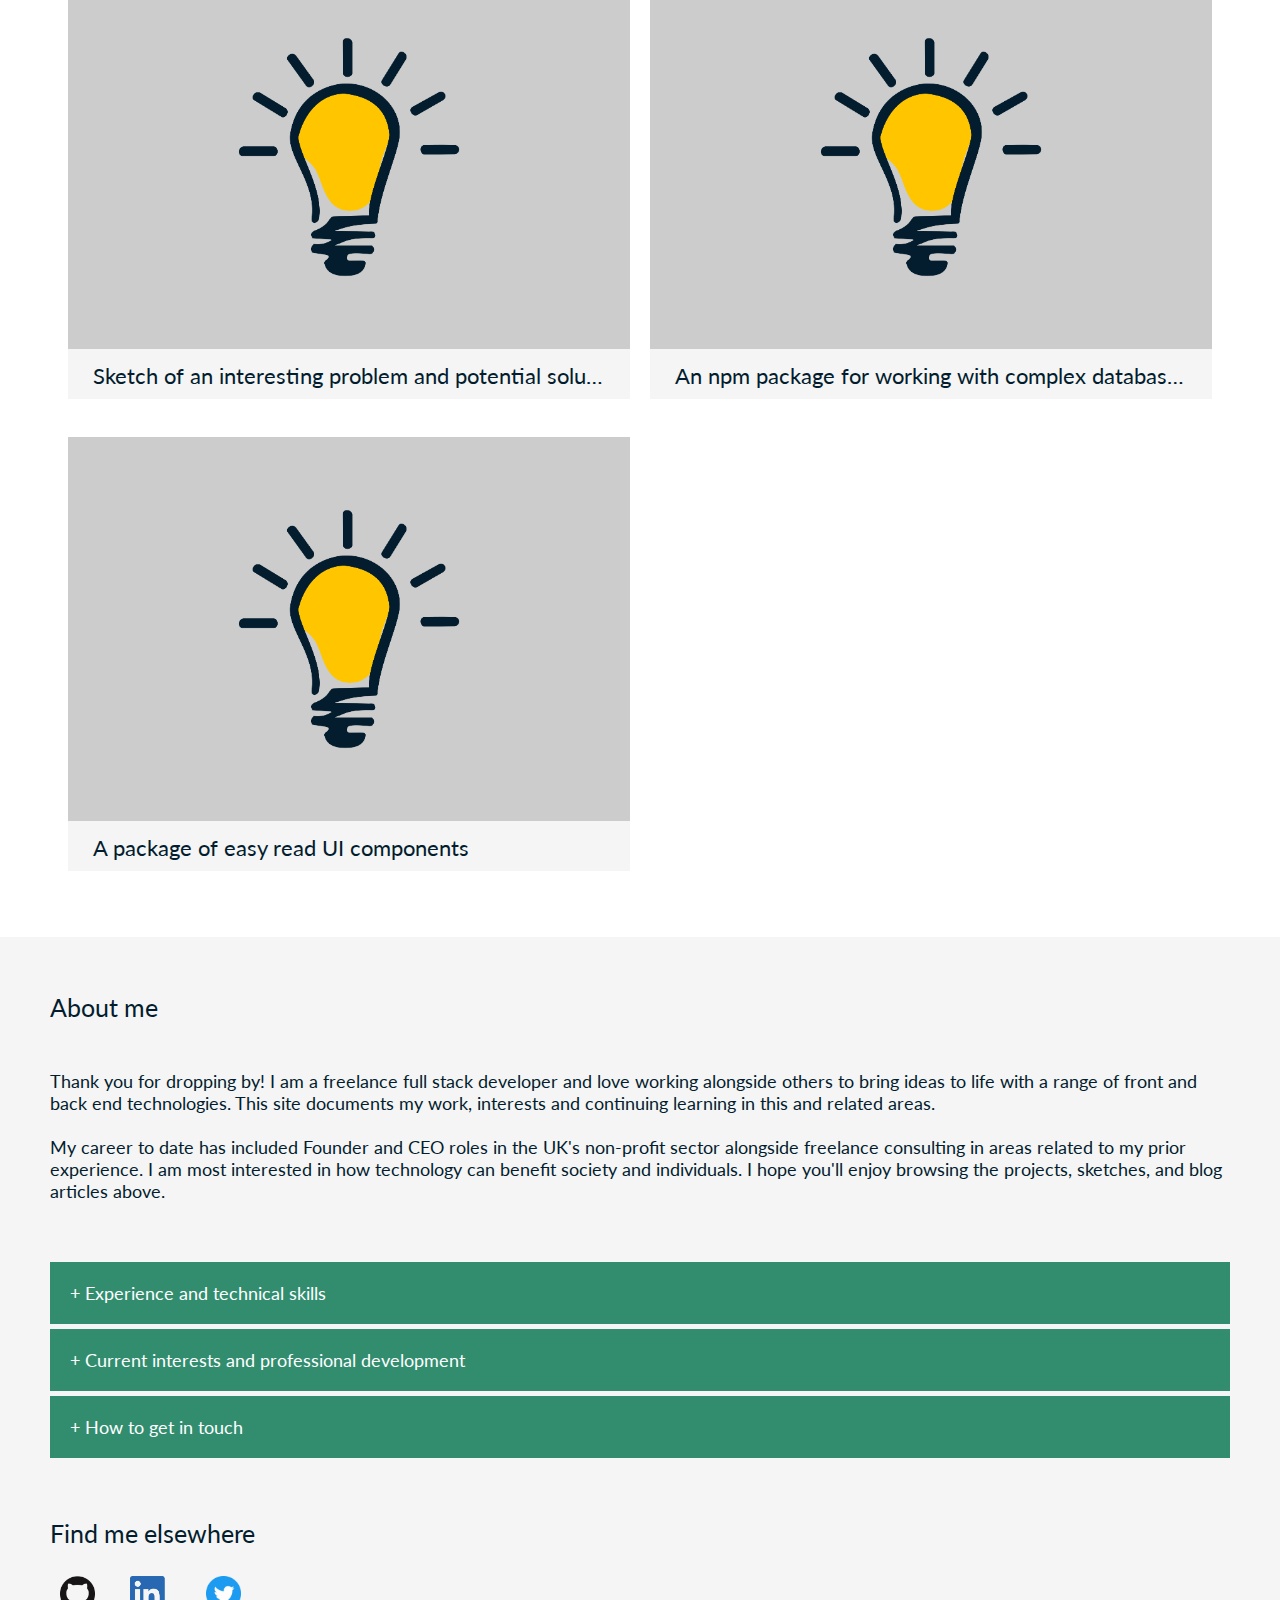
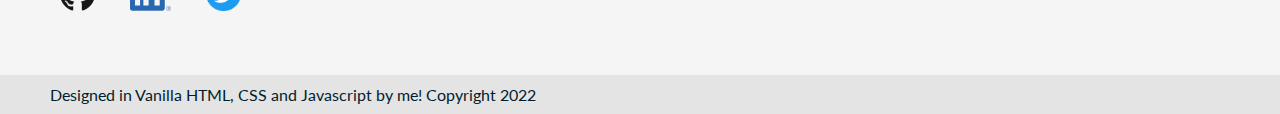
==== commit 4991054d: "overhaul styles.css to streamline and simplify. update index.html and app.js correspondingly" ====
--- a/index.html
+++ b/index.html
@@ -17,8 +17,7 @@
     <link rel="stylesheet" href="styles.css" />
   </head>
   <body>
-
-    <!-- main header -->
+    <!-- page header -->
     <header class="mainHeader" id="mainHeader">
       <nav id="topNav">
         <div class="navContainer">
@@ -35,57 +34,57 @@
       </nav>
       <!-- horizontal divider -->
       <hr />
+      <!-- filter section -->
+      <section class="filterSection" id="portfolioFilterSection">
+        <span>filter:</span>
+        <span class="filterContainer">
+          <!-- <a type="button" class="filter-btn" data-id="all">all</button> -->
+        </span>
+      </section>
     </header>
-
-    <!-- filter section -->
-    <section class="filterSection" id="filterSection">
-      <span>filter:</span>
-      <span class="filterContainer">
-        <!-- <a type="button" class="filter-btn" data-id="all">all</button> -->
-      </span>
-    </section>
-
-    <!-- to allow scrolling to top of page....! -->
+    <!-- marker to allow scrolling to top of page -->
     <div id="topOfPage"></div>
 
-    <!-- main page content (shifts on sidenav) -->
-    <main id="main">
-      <!-- main section populated with content -->
-      <div class="row">
-        <section class="mainSection">
-        </section>
-      </div>
+    <!-- main content -->
+    <main>
+      <!-- portfolio section -->
+      <section id="portfolioSection">
+        <!-- portfolio container -->
+        <div class="row">
+          <div class="portfolioContainer" id="portfolioContainer"></div>
+        </div>
+      </section> 
+      <!-- about section -->
+      <section id="aboutSection">
+        <div class="textContainer">
+          <h1 id="aboutHeader">About me</h1>
+                  <div class="spacer"></div>
+          <p>Thank you for dropping by! I am a freelance full stack developer and love working alongside others to bring ideas to life with a range of front and back end technologies. This site documents my work, interests and continuing learning in this and related areas.</p>
+          <br>
+          <p>My career to date has included Founder and CEO roles in the UK's non-profit sector alongside freelance consulting in areas related to my prior experience. I am most interested in how technology can benefit society and individuals. I hope you'll enjoy browsing the projects, sketches, and blog articles above.</p>
+        </div>
+          <div class="spacer"></div>
+        <button class="accordion">+ Experience and technical skills</button>
+        <div class="panel">
+          <p>Javascript on the front and back end with node.js. Databases with postgres and mongodb. Testing with jest and supertest. Server implementation with express.js</p>
+          <br>
+          <p>Please see the projects and blog posts above for examples of how I have utilised these technologies.</p>
+          <br>
+        </div>
+        
+        <button class="accordion">+ Current interests and professional development</button>
+        <div class="panel">
+          <p>I am currently working on ways to minimise the barriers to inclusion present within digital services. I am actively developing my knowledge of machine learning techniques, database design and implementation, and cryptography.</p>
+          <br>
+        </div>
+        
+        <button class="accordion">+ How to get in touch</button>
+        <div class="panel">
+          <p>In general the best way to contact me is via email or LinkedIn messages, and I will do my best to get back to you as soon as I can. I'll look forward to speaking!</p>
+          <br>
+        </div>
+      </section>
     </main>
-
-    <!-- about section -->
-    <section class="footer-content" id="aboutSection">
-      <div id="aboutHeaderSection">
-        <h1 id="aboutHeader">About:</h1>
-      </div>
-
-      <button class="accordion">+ My background</button>
-      <div class="panel">
-        <p>Non-profit CEO - hiking, reading, and TikTok dancing through life. This portfolio in development will be where I keep my coding and computer science projects, sketches, and blog posts.</p>
-        <br>
-        <a href="#">Download CV</a>
-      </div>
-      
-      <button class="accordion">+ Skills and interests</button>
-      <div class="panel">
-        <p>Non-profit CEO - hiking, reading, and TikTok dancing through life. This portfolio in development will be where I keep
-          my coding and computer science projects, sketches, and blog posts.</p>
-        <br>
-        <a href="#">Download CV</a>
-      </div>
-      
-      <button class="accordion">+ How to get in touch</button>
-      <div class="panel">
-        <p>Non-profit CEO - hiking, reading, and TikTok dancing through life. This portfolio in development will be where I keep
-          my coding and computer science projects, sketches, and blog posts.</p>
-        <br>
-        <a href="#">Download CV</a>
-      </div>
-    </section>
 
     <!-- footer with about and contact -->
     <footer class="footer" id="footer">
@@ -93,40 +92,30 @@
 
       <!-- socials section -->
             <!-- horizontal divider -->
-      <hr />
-      <section class="footer-content" id="socialsSection">
-        <h1>Find me on:</h1>
-        <div id="socialsContainer">
-          <a href="https://github.com/Roothebear">
+      <section>
+        <h1>Find me elsewhere</h1>
+        <div class="iconContainer">
+          <a class="plainLink" href="https://github.com/Roothebear">
             <img class="icon" id="gitHubIcon" src="./images/GitHub-Mark-120px-plus.png" alt="github-icon"></img>
           </a>
-          <a href="https://www.linkedin.com/in/roodasilva/">
+          <a class="plainLink" href="https://www.linkedin.com/in/roodasilva/">
             <img class="icon" id="linkedInIcon" src="./images/LI-In-Bug.png" alt="linked-in-icon"></img>
           </a>
-          <a href="https://github.com/Roothebear">
+          <a class="plainLink" href="https://github.com/Roothebear">
             <img class="icon" id="twitterIcon" src="./images/Twitter social icons - circle - blue.png" alt="twitter-icon"></img>
           </a>
         </div> 
+        <div class="spacer"></div>
       </section>
-
-      <!-- contact section -->
-      <!-- <section class="footer-content" id="contactSection">
-        <h1>Contact</h1>
-        <form>Contact form will go here</form>
-      </section> -->
-
-    <!-- below footer info -->
-    <section class="footer-content" id="bottomSection">
-      <p>Designed in Vanilla HTML, CSS and Javascript by me!  Copyright 2022</p>
+    <!-- website info -->
+    <section class="footer-content" id="siteInfo">
+      <p id="siteInfoBlurb">Designed in Vanilla HTML, CSS and Javascript by me!  Copyright 2022</p>
     </section>
 
     </footer>
 
-
-
     <!-- javascript -->
     <script src="app.js"></script>
-
   </body>
 </html>
 
--- a/styles.css
+++ b/styles.css
@@ -1,23 +1,36 @@
-/* GLOBAL */
+/* GLOBAL SETTINGS */
 
 html {
-  scroll-behavior: smooth
-}
-
+  scroll-behavior: smooth;
+}
 * {
   padding: 0px;
   margin: 0px;
   box-sizing: border-box;
-  font-family: 'Lato', sans-serif;
+  font-family: "Lato", sans-serif;
   font-size: 18px;
   color: #031d2e;
 }
+
+/* Sections, text boxes */
+section {
+  padding-top: 30px;
+  padding-left: 50px;
+  padding-right: 50px;
+  padding-bottom: 30px;
+}
+
+/* Fonts, text, links, and headers */
 p {
   font-size: 1rem;
   /* display: -webkit-box;
   -webkit-box-orient: vertical;
   -webkit-line-clamp: 1; */
 }
+.onColour {
+  color:#fff;
+}
+
 h1 {
   font-size: 1.4rem;
   font-weight: normal;
@@ -28,14 +41,43 @@
   font-weight: normal;
   margin-bottom: 1rem;
 }
-/* horizontal dividers */
-hr { 
-    /* display: block; */
-    height: 1px;
-    border: 0 none;
-    background-color: rgb(222, 222, 222);
-    overflow: hidden;
-    margin-bottom : 0em;
+.lightHeader {
+  color: #ffffff;
+}
+.textContainer {
+  padding-top: 25px;
+  padding-bottom: 25px;
+}
+.plainLink {
+  text-decoration: none;
+  padding-right: 20px;
+}
+
+/* Horizontal dividers and spacers */
+hr {
+  /* display: block; */
+  height: 1px;
+  border: 0 none;
+  background-color: rgb(222, 222, 222);
+  overflow: hidden;
+  margin-bottom: 0em;
+}
+
+.spacer{
+  height: 30px;
+}
+
+/* icons */
+.icon {
+  height: 35px;
+  margin-left: 10px;
+}
+.icon:hover,
+.icon:active {
+  transform: scale(1.1) rotate(5deg);
+}
+.iconContainer {
+  padding-top: 10px;
 }
 
 /* TOP OF PAGE SPACE HOLDER */
@@ -61,25 +103,23 @@
   font-size: 1.4rem;
 }
 #topNav {
-  display: flex; 
-  padding: 10px;
+  display: flex;
+  padding-left: 50px;
+  padding-right: 50px;
+  padding-top: 15px;
+  padding-bottom: 15px;
   align-items: center;
   justify-content: space-between;
 }
 
-.icon {
-  height: 35px;
-  margin-left: 0px; 
-  margin-right: 0px;
-}
-.icon:hover, .icon:active {
-  transform: scale(1.1) rotate(5deg);
-}
-
-/* FILTER SECTION */
+/* FILTER SECTIONS */
+
 .filterSection {
   margin: 0px;
-  padding: 10px;
+  padding-left: 50px;
+  padding-right: 50px;
+  padding-top: 10px;
+  padding-bottom: 10px;
   background-color: rgb(245, 245, 245);
 }
 .filterSection span {
@@ -104,63 +144,48 @@
   color: rgb(255, 255, 255);
   background-color: rgb(10, 124, 94);
 }
-#filterSection{
-  position: fixed;
-  top: 58px;
+#portfolioFilterSection {
   width: 100%;
   display: block;
-  transition: top 0.5s;
-}
-
-
-/* MAIN SECTIONS */
-
-section {
-  padding: 30px;
-}
-#main {
-  transition: margin-top .3s;
-  padding: 0px;
-  padding-bottom: 50px;
-  margin-top: 0px;
-}
-
-
-/* PORTFOLIO GRID ITEMS */
-.menuItem {
+  transition: 0.5s;
+}
+
+/* PORTFOLIO ELEMENTS */
+.article {
   float: left;
-  width: 25%;
+  width: 50%;
   padding: 10px;
 }
-.itemContainer {
+.articleContainer {
   padding: 0px;
   border: 0px;
   background-color: rgb(245, 245, 245);
 }
-.menuImage {
+.articleImage {
   width: 100%;
   margin-bottom: 0px;
 }
-.menuItemTitle {
+.articleTitle {
   padding: 25px;
   padding-top: 10px;
   padding-bottom: 10px;
   overflow: hidden;
   text-overflow: ellipsis;
-  white-space: wrap;
+  white-space: nowrap;
   color: #031d2e;
 }
-
+.articleTitle,
+a {
+  text-decoration: none;
+}
 .menuAddInfo {
   display: none;
   padding: 25px;
 }
-
 .menuAddInfo p {
-  color:black;
+  color: black;
   margin-bottom: 10px;
 }
-
 .moreInfoBtn {
   padding: 5px;
   padding-left: 10px;
@@ -175,13 +200,12 @@
   border-radius: 40px;
   transition: 0.3s;
 }
-
 .moreInfoBtn:hover {
   color: rgb(255, 255, 255);
   background-color: rgb(10, 124, 94);
 }
 
-
+/* PORTFOLIO LAYOUT */
 /* row and column decoration */
 .row {
   margin: 0px 0px;
@@ -195,88 +219,40 @@
   display: table;
   clear: both;
 }
-/* window size 850 width set */
-@media screen and (max-width: 850px) {
-  .menuItem {
-      width: 50%;
-  }
-}
-/* window size 400 width set */
-@media screen and (max-width: 500px) {
-  .menuItem {
-      width: 100%;
-  }
-}
-
 
 /* FOOTER */
+
 .footer {
-  display: grid;
-  width: 100vw;
-  padding: 0px;
-  padding-top: 0px;
   background-color: rgb(245, 245, 245);
-  transition: 0.3s;
-}
-
-
-.footer a, p, h1, h2, h3, h4, h5, h6, form {
-  color: #031d2e;
-}
-
-/* socials container */
-
-#socialSection {
-  display: flex;
-}
-
-#socialsContainer {
-  padding-top: 10px;
-}
-#socialsContainer a {
-  text-decoration: none;
-  padding-right: 20px;
-}
-
-#bottomSection {
+}
+
+/* Site info */
+#siteInfo {
   padding: 10px;
-  padding-left: 30px;
-  padding-right: 30px;
-  background-color: #02131f;
-}
-
-#bottomSection p {
-  color: #ffffff;
-  font-size: 0.8rem;
-}
+  padding-left: 50px;
+  padding-right: 50px;
+  background-color: rgb(228, 228, 228);
+}
+#siteInfoBlurb {
+  font-size: 16px;
+}
+
 
 /* ABOUT SECTION */
 
-#aboutHeaderSection {
-  background-color: #f5f5f5;
-  padding:30px;
-  padding-bottom:15px;
-}
-
-#aboutHeader {
-  padding:0px;
-  color: #031d2e;
-}
-
 #aboutSection {
-  margin: 0px;
-  padding: 0px;
-}
-
-
-/* ABOUT - Accordions */
+  background-color: rgb(245, 245, 245);
+}
+
+/* ACCORDIONS */
 
 /* Style the buttons that are used to open and close the accordion panel */
 .accordion {
-  background-color: #ebebeb;
-  color: #031d2e;
+  background-color: #328d6f;
+  color: #ffffff;
   cursor: pointer;
-  padding: 30px;
+  margin-top: 5px;
+  padding: 20px;
   width: 100%;
   text-align: left;
   border: none;
@@ -285,12 +261,12 @@
 }
 
 /* Add a background color to the button if it is clicked on (add the .active class with JS), and when you move the mouse over it (hover) */
-.active, .accordion:hover {
-  background-color: rgb(10, 124, 94);
-  color: white;
-}
-
-/* Style the accordion panel. Note: hidden by default */
+.active,
+.accordion:hover {
+  background-color: #255f4c;
+}
+
+/* Style the accordion panel: hidden by default */
 .panel {
   padding: 30px;
   background-color: rgb(255, 255, 255);
@@ -298,13 +274,6 @@
   display: none;
   overflow: hidden;
 }
-
-.panel p {
-    color: #031d2e;
-}
-
-
-/* MEDIA QUERIES */
 
 
 /* MENU - ARTICLE POP UP */
@@ -318,57 +287,81 @@
   background: #031d2eda;
   transition: opacity 0.5s;
   visibility: hidden;
+  z-index: 99;
   opacity: 0;
 }
 .overlay:target {
   visibility: visible;
   opacity: 1;
 }
-
 .popup {
-  margin: 15px ;
-  margin-top: 80px;
-  padding: 5px;
+  margin: 10px;
+  padding: 0px;
+  padding-right: 20px;
   background: #fff;
   border-radius: 5px;
   position: fixed;
+  display: grid;
   top: 0;
   bottom: 0;
   left: 0;
   right: 0;
-  transition: all .3s ease-in-out;
-}
-
-.popup h2 {
-  margin-top: 0px;
-  margin: 30px;
-  margin-bottom: 20px;
-  color: #031d2e;
+  transition: all 0.3s ease-in-out;
 }
 .popup .close {
   position: absolute;
   top: 10px;
-  right: 30px;
+  right: 25px;
   transition: all 0.3s;
   font-size: 50px;
-  font-weight: bold;
+  font-weight: 300;
   text-decoration: none;
   color: #031d2e;
 }
 .popup .close:hover {
-  color: #06D85F;
+  color: rgb(10, 124, 94);
 }
 .popup .content {
-  max-height: 85%;
+  margin-top:10px;
+  margin-bottom: 20px;
   overflow: scroll;
 }
 
-/* 
-@media screen and (max-width: 700px){
-  .box{
-    width: 90%;
+.popupTitle {
+  margin-top: 30px;
+  padding-left: 50px;
+  padding-right: 40px;
+}
+
+
+/* MEDIA QUERIES */
+
+/* window size 770 width set */
+@media screen and (max-width: 770px) {
+  .article {
+    width: 100%;
   }
-  .popup{
-    width: 90%;
+  section {
+    padding: 30px;
   }
-} */+  #topNav {
+    padding-left: 20px;
+    padding-right: 20px;
+    padding-top: 10px;
+    padding-bottom: 10px;
+  }
+
+  .filterSection {
+    padding: 10px;
+  }
+  #bottomSection {
+  padding-left: 30px;
+  padding-right: 30px;
+}
+.spacer{
+  height: 20px;
+}
+.popupTitle {
+  padding-left: 30px;
+}
+}
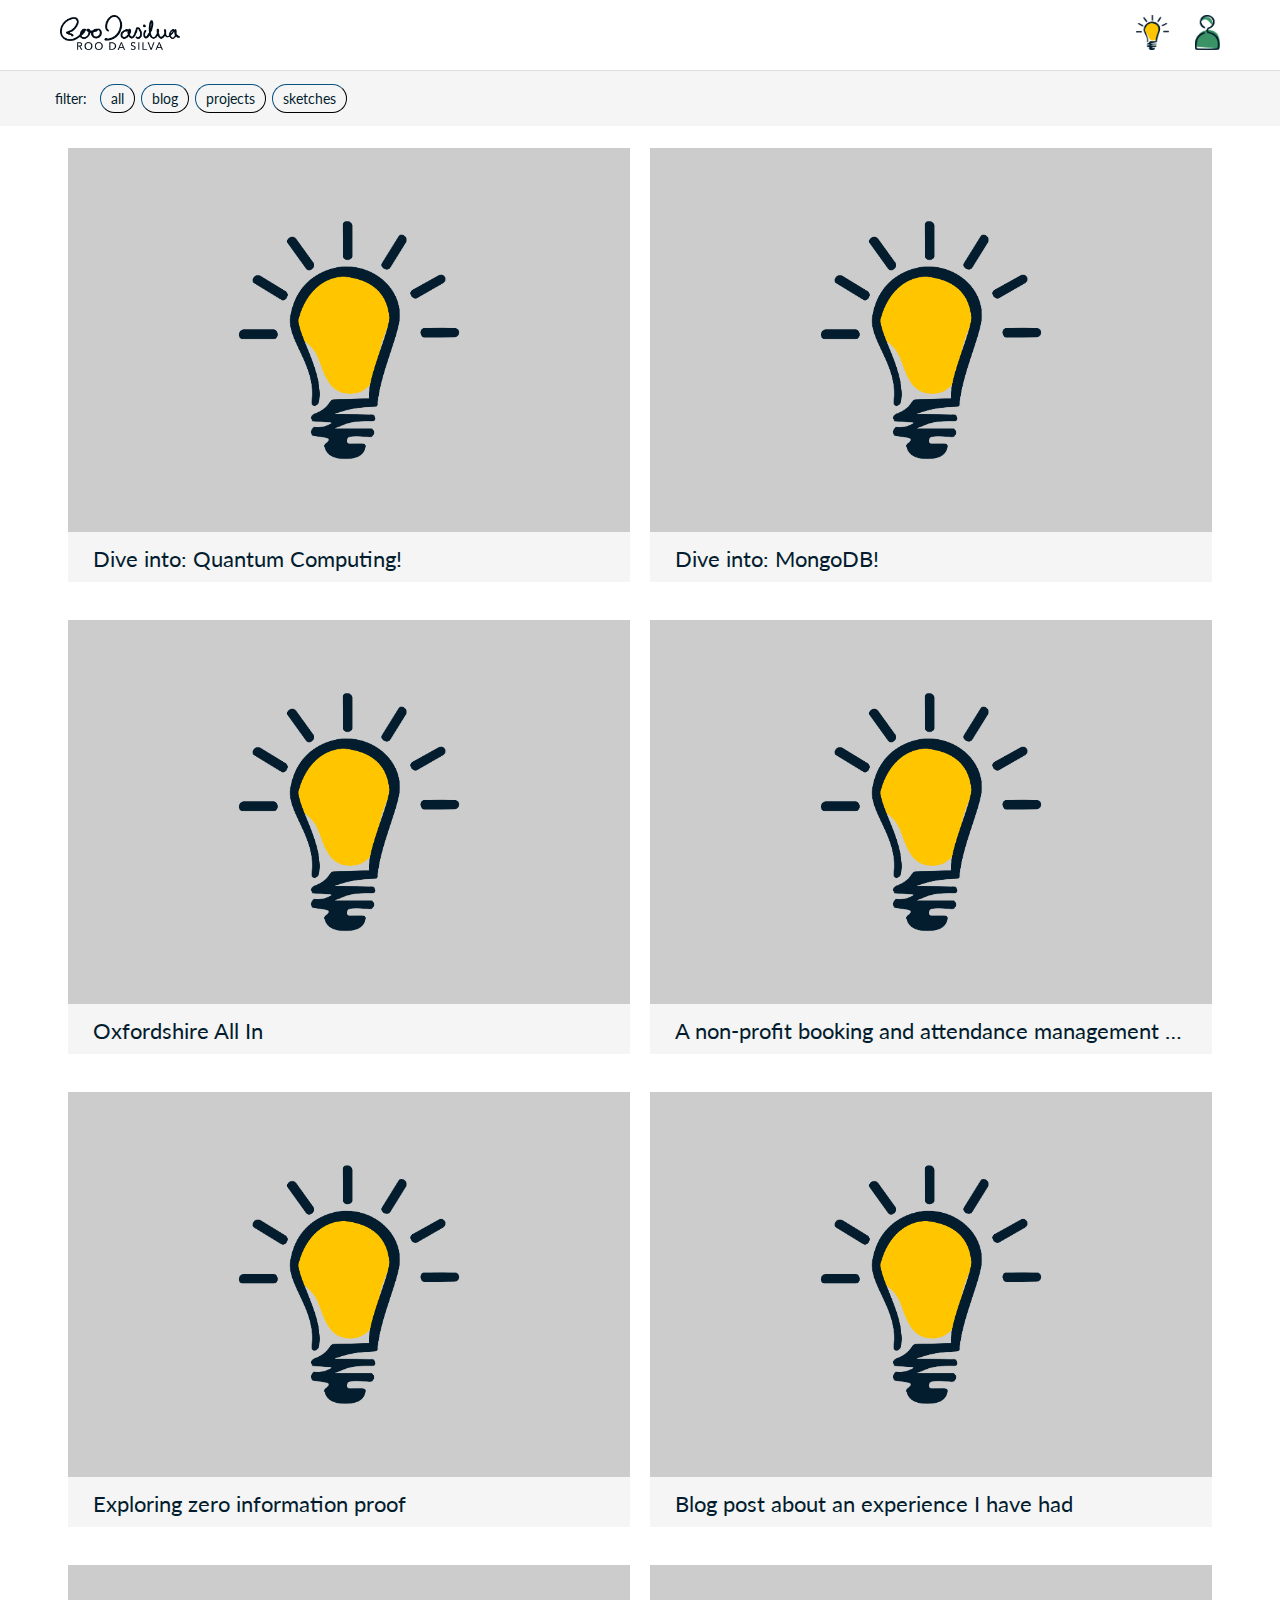
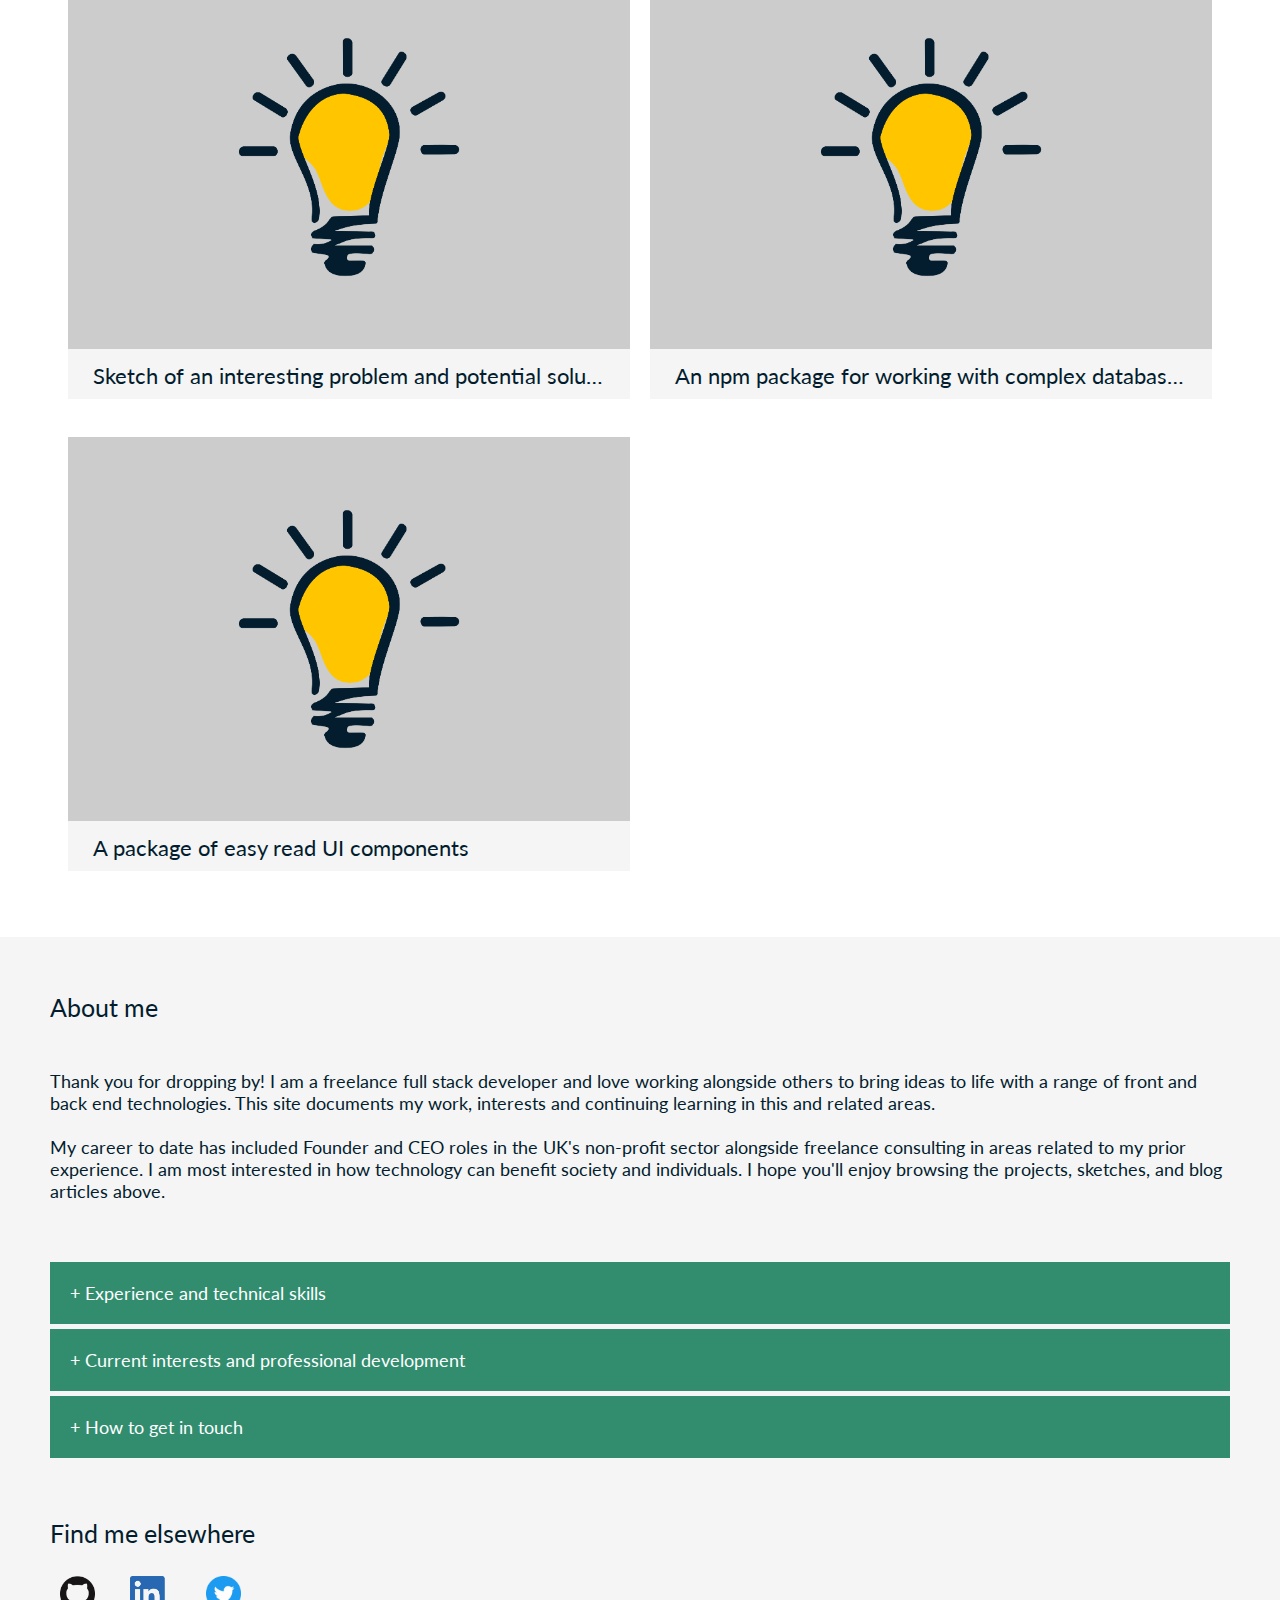
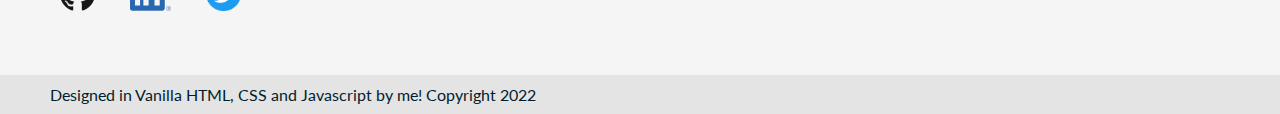
==== commit f034af9a: "update home page logo" ====
--- a/index.html
+++ b/index.html
@@ -21,7 +21,9 @@
     <header class="mainHeader" id="mainHeader">
       <nav id="topNav">
         <div class="navContainer">
-          <a href="#home" id="title">.dev[rooDaSilva]</a>
+          <a href="#home" id="title">
+            <img class="icon" id="portfolioIcon" src="./images/signature-logo-800x.png" alt="portfolio-icon"></img>
+          </a>
         </div>
         <div class="navContainer">
           <a href="#topOfPage">
